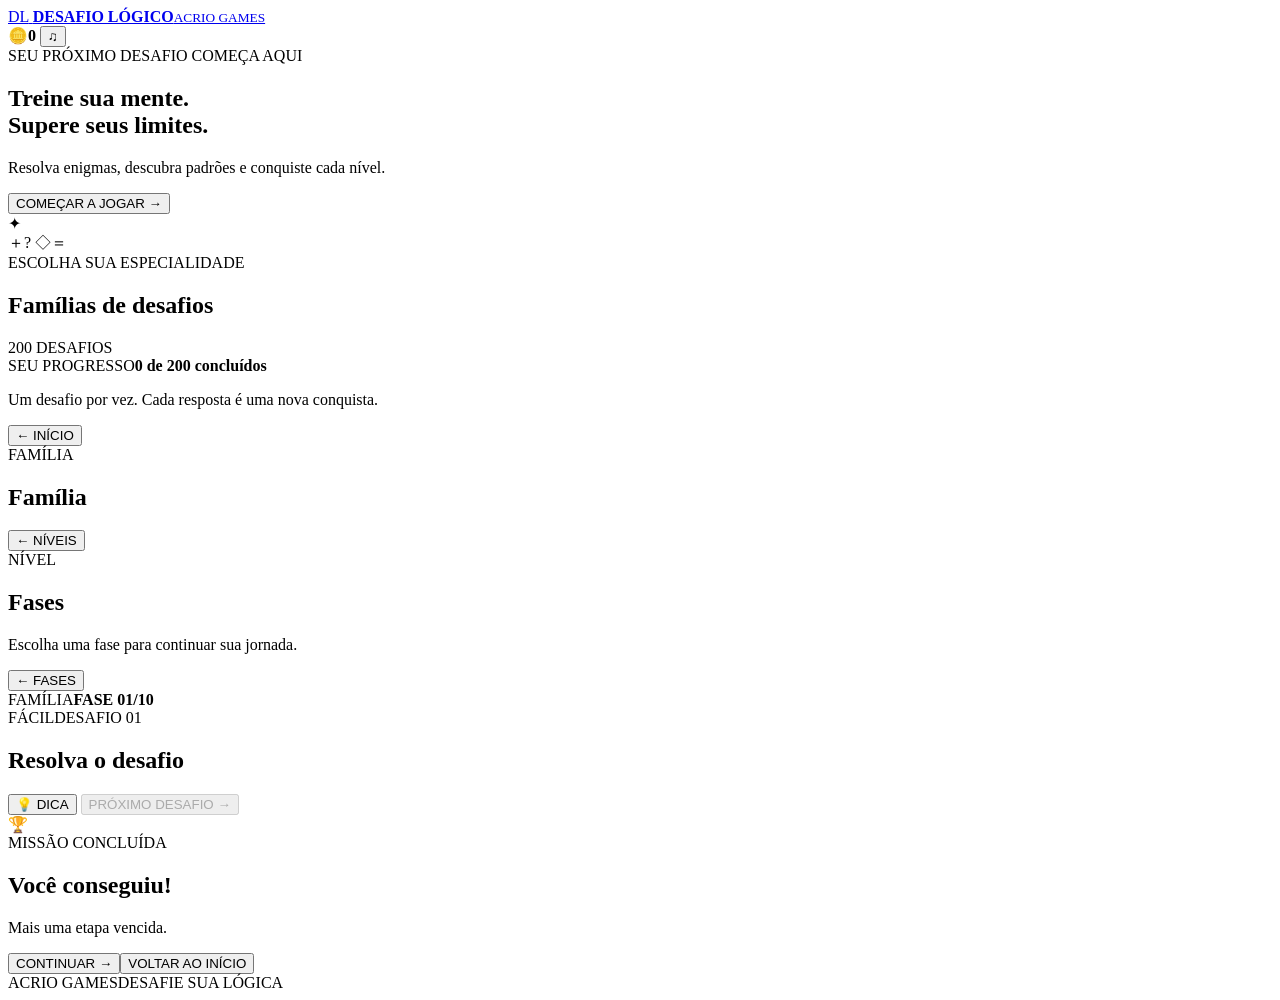
==== projetos/desafio-logico/app/index.html @ 0f3d0fff "Atualiza Desafio Logico 1.0 para gerar ZIP de teste" ====
<!doctype html>
<html lang="pt-BR">
<head>
  <meta charset="utf-8">
  <meta name="viewport" content="width=device-width,initial-scale=1,viewport-fit=cover">
  <meta name="theme-color" content="#071a35">
  <meta name="description" content="Desafio Lógico — pense, descubra e avance.">
  <title>Desafio Lógico</title>
  <link rel="stylesheet" href="styles.css">
</head>
<body>
  <div class="app-shell">
    <header class="topbar">
      <a class="brand" href="#" id="homeBrand" aria-label="Início do Desafio Lógico">
        <span class="brand-mark">DL</span>
        <span><strong>DESAFIO LÓGICO</strong><small>ACRIO GAMES</small></span>
      </a>
      <div class="top-stats">
        <span class="stat-pill"><span aria-hidden="true">🪙</span><b id="coinCount">0</b></span>
        <button class="icon-button" id="soundToggle" aria-label="Ativar ou desativar som" title="Som">♫</button>
      </div>
    </header>

    <main id="appMain">
      <section class="screen active" id="homeScreen">
        <div class="hero">
          <div class="hero-copy">
            <span class="eyebrow">SEU PRÓXIMO DESAFIO COMEÇA AQUI</span>
            <h1>Treine sua mente.<br><span>Supere seus limites.</span></h1>
            <p>Resolva enigmas, descubra padrões e conquiste cada nível.</p>
            <button class="primary-button" id="startButton">COMEÇAR A JOGAR <span>→</span></button>
          </div>
          <div class="hero-art" aria-hidden="true">
            <div class="orbit orbit-one"></div><div class="orbit orbit-two"></div>
            <div class="brain-core">✦</div>
            <span class="float-symbol symbol-one">＋</span><span class="float-symbol symbol-two">?</span>
            <span class="float-symbol symbol-three">◇</span><span class="float-symbol symbol-four">＝</span>
          </div>
        </div>
        <div class="section-heading">
          <div><span class="eyebrow">ESCOLHA SUA ESPECIALIDADE</span><h2>Famílias de desafios</h2></div>
          <span class="total-badge">200 DESAFIOS</span>
        </div>
        <div class="family-grid" id="familyGrid"></div>
        <div class="home-footer">
          <div class="progress-summary"><div><span>SEU PROGRESSO</span><strong id="overallProgress">0 de 200 concluídos</strong></div><div class="progress-track"><i id="overallBar"></i></div></div>
          <p>Um desafio por vez. Cada resposta é uma nova conquista.</p>
        </div>
      </section>

      <section class="screen" id="levelsScreen">
        <button class="back-button" id="backHome">← INÍCIO</button>
        <div class="screen-intro"><span class="eyebrow" id="levelEyebrow">FAMÍLIA</span><h1 id="familyTitle">Família</h1><p id="familyDescription"></p></div>
        <div class="level-grid" id="levelGrid"></div>
      </section>

      <section class="screen" id="phasesScreen">
        <button class="back-button" id="backLevels">← NÍVEIS</button>
        <div class="screen-intro"><span class="eyebrow" id="phaseEyebrow">NÍVEL</span><h1 id="phaseTitle">Fases</h1><p>Escolha uma fase para continuar sua jornada.</p></div>
        <div class="phase-grid" id="phaseGrid"></div>
      </section>

      <section class="screen game-screen" id="gameScreen">
        <div class="game-topline">
          <button class="back-button" id="backPhases">← FASES</button>
          <div class="game-meta"><span id="gameFamilyName">FAMÍLIA</span><b id="gamePhaseNumber">FASE 01/10</b></div>
        </div>
        <div class="game-progress"><i id="gameProgressBar"></i></div>
        <article class="challenge-card">
          <div class="challenge-heading"><span class="challenge-level" id="challengeLevel">FÁCIL</span><span class="challenge-number" id="challengeNumber">DESAFIO 01</span></div>
          <h2 id="challengeTitle">Resolva o desafio</h2>
          <p class="challenge-instruction" id="challengeInstruction"></p>
          <div class="puzzle-stage" id="puzzleStage"></div>
          <div class="answer-area" id="answerArea"></div>
          <div class="feedback" id="feedback" aria-live="polite"></div>
          <div class="challenge-actions">
            <button class="text-button" id="hintButton">💡 DICA</button>
            <button class="primary-button next-button" id="nextButton" disabled>PRÓXIMO DESAFIO →</button>
          </div>
        </article>
      </section>

      <section class="screen" id="completeScreen">
        <div class="complete-symbol">🏆</div>
        <span class="eyebrow">MISSÃO CONCLUÍDA</span>
        <h1>Você conseguiu!</h1>
        <p id="completeMessage">Mais uma etapa vencida.</p>
        <div class="complete-actions"><button class="primary-button" id="continueButton">CONTINUAR →</button><button class="secondary-button" id="completeHome">VOLTAR AO INÍCIO</button></div>
      </section>
    </main>
    <footer class="app-footer"><span>ACRIO GAMES</span><span>DESAFIE SUA LÓGICA</span></footer>
  </div>
  <script src="app.js"></script>
</body>
</html>
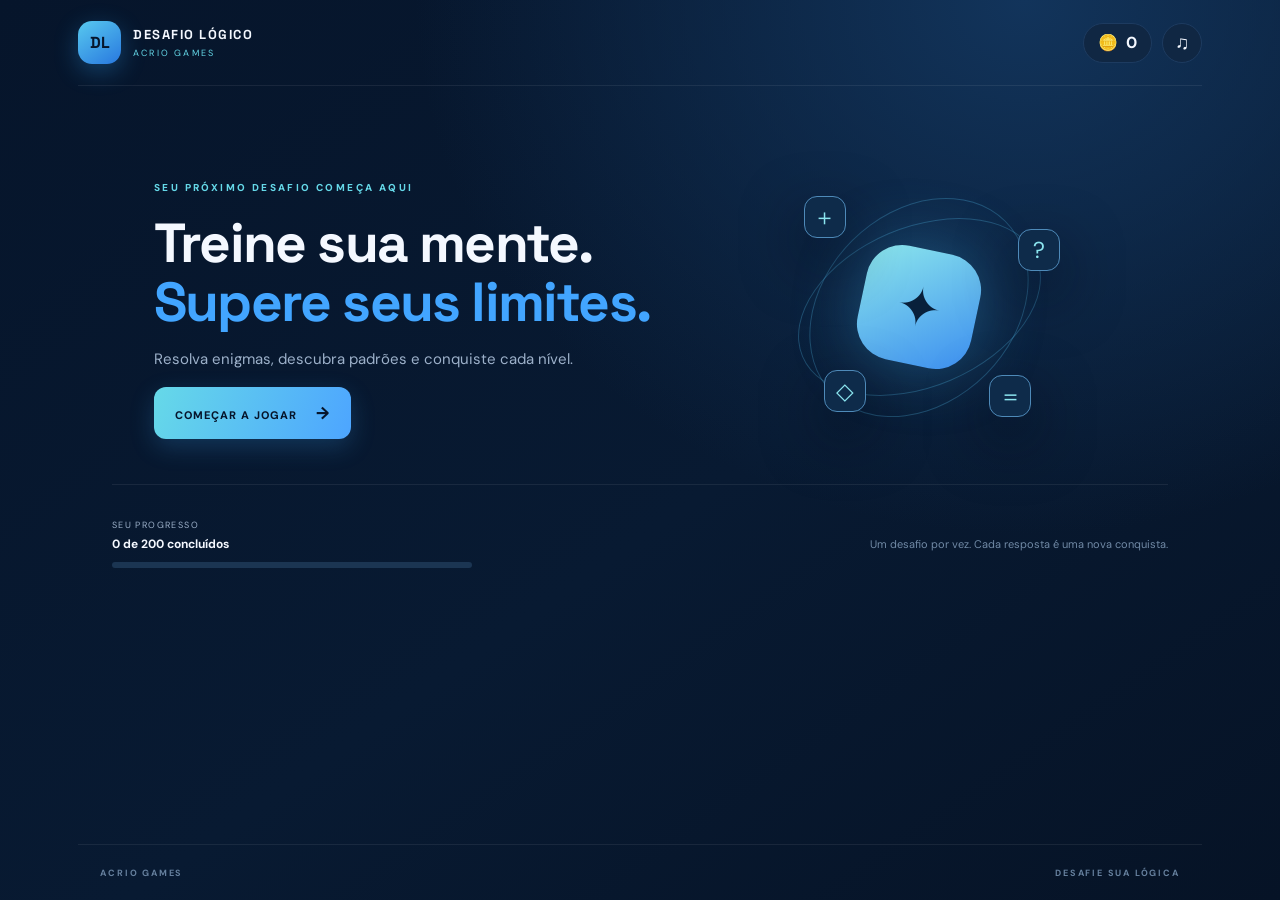
==== commit f7e2f6ca: "Atualiza Desafio Lógico com a versão atual do repositório privado" ====
--- a/projetos/desafio-logico/app/index.html
+++ b/projetos/desafio-logico/app/index.html
@@ -37,33 +37,16 @@
             <span class="float-symbol symbol-three">◇</span><span class="float-symbol symbol-four">＝</span>
           </div>
         </div>
-        <div class="section-heading">
-          <div><span class="eyebrow">ESCOLHA SUA ESPECIALIDADE</span><h2>Famílias de desafios</h2></div>
-          <span class="total-badge">200 DESAFIOS</span>
-        </div>
-        <div class="family-grid" id="familyGrid"></div>
         <div class="home-footer">
           <div class="progress-summary"><div><span>SEU PROGRESSO</span><strong id="overallProgress">0 de 200 concluídos</strong></div><div class="progress-track"><i id="overallBar"></i></div></div>
           <p>Um desafio por vez. Cada resposta é uma nova conquista.</p>
         </div>
       </section>
 
-      <section class="screen" id="levelsScreen">
-        <button class="back-button" id="backHome">← INÍCIO</button>
-        <div class="screen-intro"><span class="eyebrow" id="levelEyebrow">FAMÍLIA</span><h1 id="familyTitle">Família</h1><p id="familyDescription"></p></div>
-        <div class="level-grid" id="levelGrid"></div>
-      </section>
-
-      <section class="screen" id="phasesScreen">
-        <button class="back-button" id="backLevels">← NÍVEIS</button>
-        <div class="screen-intro"><span class="eyebrow" id="phaseEyebrow">NÍVEL</span><h1 id="phaseTitle">Fases</h1><p>Escolha uma fase para continuar sua jornada.</p></div>
-        <div class="phase-grid" id="phaseGrid"></div>
-      </section>
-
       <section class="screen game-screen" id="gameScreen">
         <div class="game-topline">
-          <button class="back-button" id="backPhases">← FASES</button>
-          <div class="game-meta"><span id="gameFamilyName">FAMÍLIA</span><b id="gamePhaseNumber">FASE 01/10</b></div>
+          <button class="back-button" id="backPhases">← INÍCIO</button>
+          <div class="game-meta"><span id="gameFamilyName">FAMÍLIA</span><b id="gamePhaseNumber">FASE 001/200</b></div>
         </div>
         <div class="game-progress"><i id="gameProgressBar"></i></div>
         <article class="challenge-card">
--- a/projetos/desafio-logico/app/styles.css
+++ b/projetos/desafio-logico/app/styles.css
@@ -0,0 +1,5 @@
+@import url('https://fonts.googleapis.com/css2?family=DM+Sans:wght@400;500;600;700;800&family=Space+Grotesk:wght@400;500;600;700&display=swap');
+:root{--bg:#06152b;--panel:#0d2341;--panel2:#102b4e;--line:#1d3b60;--blue:#42a5ff;--cyan:#65d8e8;--white:#f4f8ff;--muted:#9db1ca;--green:#43d6a1;--red:#ff7182;--gold:#ffd36b;--shadow:0 22px 60px #020b18a8}
+*{box-sizing:border-box}html{min-height:100%;background:var(--bg)}body{margin:0;min-height:100vh;color:var(--white);font-family:'DM Sans',Arial,sans-serif;background:radial-gradient(ellipse at 80% 0%,#12345b 0,transparent 42%),linear-gradient(145deg,#06152b,#081a32 55%,#061326)}button{font:inherit;cursor:pointer}.app-shell{max-width:1180px;margin:auto;padding:0 28px;min-height:100vh;display:flex;flex-direction:column}.topbar{height:86px;display:flex;align-items:center;justify-content:space-between;border-bottom:1px solid #ffffff12}.brand{display:flex;align-items:center;gap:12px;color:var(--white);text-decoration:none}.brand-mark{width:43px;height:43px;border-radius:14px;background:linear-gradient(145deg,#58c9ef,#2878df);display:grid;place-items:center;font:700 16px 'Space Grotesk';color:#06152b;box-shadow:0 7px 24px #2d9be955}.brand strong,.brand small{display:block;letter-spacing:1.5px}.brand strong{font:700 13px 'Space Grotesk'}.brand small{font-size:9px;color:var(--cyan);margin-top:4px;letter-spacing:2.2px}.top-stats{display:flex;gap:10px;align-items:center}.stat-pill,.icon-button{border:1px solid var(--line);background:#102743;border-radius:30px;color:var(--white);height:40px;display:flex;align-items:center;justify-content:center}.stat-pill{padding:0 14px;gap:8px}.icon-button{width:40px;font-size:19px}.hero{display:grid;grid-template-columns:1.15fr .85fr;align-items:center;min-height:365px;padding:44px 4% 34px;border-bottom:1px solid #ffffff12}.eyebrow{font-size:10px;letter-spacing:2.4px;font-weight:800;color:var(--cyan)}h1,h2,h3,p{margin-top:0}.hero h1,.screen-intro h1,#completeScreen h1{font:700 clamp(34px,5vw,55px)/1.08 'Space Grotesk';letter-spacing:-1.8px;margin:18px 0 14px}.hero h1 span{color:var(--blue)}.hero-copy p,.screen-intro p{color:var(--muted);font-size:15px;line-height:1.7;max-width:480px}.primary-button,.secondary-button{border:0;border-radius:12px;padding:15px 21px;font-weight:800;font-size:11px;letter-spacing:1px;transition:transform .2s,filter .2s}.primary-button{color:#06152b;background:linear-gradient(110deg,#66d9e8,#4da5ff);box-shadow:0 8px 24px #3a9be83b}.primary-button:hover,.secondary-button:hover{transform:translateY(-2px);filter:brightness(1.08)}.primary-button span{font-size:17px;margin-left:15px}.hero-art{height:270px;position:relative;display:grid;place-items:center}.orbit{position:absolute;border:1px solid #55b9e84a;border-radius:50%;transform:rotate(-23deg)}.orbit-one{width:255px;height:160px}.orbit-two{width:190px;height:245px;transform:rotate(45deg)}.brain-core{width:116px;height:116px;border-radius:36px;display:grid;place-items:center;font-size:54px;color:#08203b;background:linear-gradient(145deg,#8ce7ec,#3c8ef0);box-shadow:0 0 65px #3ca9e75c;transform:rotate(12deg)}.float-symbol{position:absolute;width:42px;height:42px;border:1px solid #4e8ab9;background:#0e2b4a;border-radius:13px;display:grid;place-items:center;color:#8be5ef;font-size:23px;box-shadow:var(--shadow)}.symbol-one{top:24px;left:22%}.symbol-two{top:57px;right:16%}.symbol-three{bottom:30px;left:27%}.symbol-four{bottom:25px;right:23%}.section-heading{display:flex;align-items:end;justify-content:space-between;margin:34px 0 18px}.section-heading h2{font:600 25px 'Space Grotesk';margin:7px 0 0}.total-badge{border:1px solid #2b638e;color:#9bd9f3;border-radius:20px;padding:8px 12px;font-size:9px;letter-spacing:1.3px;font-weight:800}.family-grid{display:grid;grid-template-columns:repeat(5,1fr);gap:13px}.family-card{min-height:176px;text-align:left;padding:18px 16px;border-radius:17px;border:1px solid var(--line);background:linear-gradient(150deg,#102a49,#0b1f39);color:var(--white);transition:.2s;position:relative;overflow:hidden}.family-card:hover{transform:translateY(-4px);border-color:#4c9cd1;box-shadow:0 15px 35px #020b1866}.family-icon{width:47px;height:47px;display:grid;place-items:center;border-radius:14px;background:#163c5c;font-size:25px;margin-bottom:17px}.family-card h3{font:600 14px 'Space Grotesk';margin:0 0 7px}.family-card p{font-size:10px;color:var(--muted);line-height:1.5;margin:0}.family-count{position:absolute;right:13px;top:15px;color:#7eb9d9;font-size:9px;font-weight:800}.home-footer{margin:34px 0 26px;display:flex;align-items:center;justify-content:space-between;gap:30px}.progress-summary{width:min(360px,55%)}.progress-summary span,.progress-summary strong{display:block}.progress-summary span{font-size:9px;color:var(--muted);letter-spacing:1.4px}.progress-summary strong{font-size:12px;margin:5px 0 10px}.progress-track,.game-progress{height:6px;border-radius:20px;background:#1b3552;overflow:hidden}.progress-track i,.game-progress i{display:block;height:100%;width:0;background:linear-gradient(90deg,var(--cyan),var(--blue));border-radius:20px;transition:width .3s}.home-footer p{font-size:11px;color:#718aa6;margin:0}.app-footer{margin-top:auto;height:56px;border-top:1px solid #ffffff12;display:flex;align-items:center;justify-content:space-between;color:#66809e;font-size:9px;letter-spacing:1.8px;font-weight:700}.screen{display:none;padding:34px 3% 50px;min-height:calc(100vh - 142px)}.screen.active{display:block}.back-button{background:transparent;border:1px solid var(--line);color:#a9c1da;border-radius:9px;padding:9px 13px;font-size:9px;font-weight:800;letter-spacing:1px}.screen-intro{margin:34px 0 27px}.screen-intro h1{font-size:40px;margin:9px 0}.screen-intro p{margin-bottom:0}.level-grid{display:grid;grid-template-columns:repeat(4,1fr);gap:16px}.level-card{background:linear-gradient(150deg,#102b4b,#0a1e38);border:1px solid var(--line);border-radius:18px;padding:23px;text-align:left;color:var(--white);min-height:175px}.level-card:hover{border-color:var(--blue);transform:translateY(-3px)}.level-index{font:700 28px 'Space Grotesk';color:#5dbde5}.level-card h3{font:600 17px 'Space Grotesk';margin:15px 0 7px}.level-card p{font-size:11px;color:var(--muted);margin:0}.level-foot{display:flex;justify-content:space-between;margin-top:20px;color:#8bb8d7;font-size:10px}.phase-grid{display:grid;grid-template-columns:repeat(10,1fr);gap:10px}.phase-button{aspect-ratio:1;border:1px solid var(--line);border-radius:12px;background:#102743;color:#d9e9f9;font-weight:800}.phase-button.done{background:#123b43;border-color:#25866f;color:#78edc3}.phase-button:disabled{opacity:.35;cursor:not-allowed}.game-screen{padding-top:20px}.game-topline{display:flex;justify-content:space-between;align-items:center}.game-meta{text-align:right}.game-meta span,.game-meta b{display:block;font-size:9px;letter-spacing:1.3px}.game-meta span{color:var(--cyan);margin-bottom:5px}.game-meta b{color:#b6cbe0}.game-progress{margin:17px 0 24px}.challenge-card{max-width:760px;margin:0 auto;border:1px solid #244767;border-radius:22px;padding:clamp(20px,4vw,38px);background:linear-gradient(150deg,#102a49,#0b1e37);box-shadow:var(--shadow)}.challenge-heading{display:flex;justify-content:space-between}.challenge-level{color:#06182e;background:#8cdaea;padding:7px 11px;border-radius:20px;font-size:9px;font-weight:900;letter-spacing:1px}.challenge-number{color:#85a6c4;font-size:10px;letter-spacing:1.2px}.challenge-card h2{font:600 26px 'Space Grotesk';margin:22px 0 8px}.challenge-instruction{font-size:13px;line-height:1.6;color:var(--muted);margin-bottom:23px}.puzzle-stage{min-height:145px;border:1px solid #244c70;border-radius:16px;background:radial-gradient(ellipse at center,#163c5e,#0a1d36);display:flex;align-items:center;justify-content:center;flex-wrap:wrap;gap:14px;padding:22px;margin-bottom:20px}.puzzle-equation{font:700 clamp(26px,6vw,42px) 'Space Grotesk';letter-spacing:2px;color:#f4fbff;text-align:center}.puzzle-equation .match{color:#ffd36b;text-shadow:0 0 14px #ffd36b44}.puzzle-equation .unknown{color:var(--cyan)}.puzzle-note{font-size:11px;color:#a7c6df;text-align:center;width:100%}.puzzle-tile{min-width:64px;min-height:64px;border-radius:15px;border:1px solid #32618a;background:#143655;display:grid;place-items:center;font-size:27px}.answer-area{display:grid;grid-template-columns:repeat(2,1fr);gap:10px}.answer-option{border:1px solid #2a4e70;background:#112d4c;color:#e6f1fc;border-radius:12px;padding:14px 12px;min-height:52px;font-size:13px;font-weight:700}.answer-option:hover{border-color:#62c5e7;background:#173b5c}.answer-option.correct{border-color:#2aa47e;background:#10473f;color:#a1f6d3}.answer-option.wrong{border-color:#c95d70;background:#4b2638;color:#ffb9c3}.answer-option:disabled{cursor:default}.feedback{min-height:30px;margin-top:15px;font-size:12px;color:var(--muted);line-height:1.5}.feedback.good{color:#7de5ba}.feedback.bad{color:#ff9aa8}.challenge-actions{display:flex;justify-content:space-between;align-items:center;margin-top:5px}.text-button{border:0;background:transparent;color:#9bdcf1;font-size:11px;font-weight:800;padding:12px 0}.next-button{padding:13px 17px}.next-button:disabled{opacity:.35;cursor:not-allowed;transform:none}#completeScreen{text-align:center;display:none;align-items:center;justify-content:center;flex-direction:column}#completeScreen.active{display:flex}.complete-symbol{font-size:72px;margin:35px 0 20px;filter:drop-shadow(0 0 24px #ffd36b55)}#completeScreen h1{font-size:43px}#completeScreen p{color:var(--muted);font-size:14px}.complete-actions{display:flex;gap:12px;justify-content:center;margin-top:22px}.secondary-button{background:#153250;color:#c6d9ed;border:1px solid #2c5475}.app-footer{padding:0 2%}
+@media(max-width:850px){.family-grid{grid-template-columns:repeat(2,1fr)}.family-card:last-child{grid-column:span 2}.phase-grid{grid-template-columns:repeat(5,1fr)}.hero{grid-template-columns:1fr .7fr}.level-grid{grid-template-columns:repeat(2,1fr)}}
+@media(max-width:560px){.app-shell{padding:0 16px}.topbar{height:72px}.hero{grid-template-columns:1fr;min-height:0;padding:40px 2% 20px}.hero-art{height:180px;order:-1;transform:scale(.8);margin:-15px 0 -5px}.hero h1{font-size:38px}.hero-copy p{font-size:13px}.section-heading{align-items:center}.section-heading h2{font-size:21px}.family-grid{gap:9px}.family-card{min-height:158px;padding:14px}.family-card h3{font-size:12px}.family-card p{font-size:9px}.family-icon{width:40px;height:40px;font-size:22px;margin-bottom:12px}.home-footer{display:block}.progress-summary{width:100%}.home-footer p{margin-top:18px}.screen{padding:24px 0 35px}.screen-intro{margin:26px 0 20px}.screen-intro h1{font-size:34px}.level-grid{gap:10px}.level-card{padding:16px;min-height:155px}.phase-grid{gap:7px}.phase-button{border-radius:9px}.challenge-card{padding:18px 15px}.challenge-card h2{font-size:22px}.puzzle-stage{min-height:125px;padding:14px}.answer-area{gap:8px}.answer-option{font-size:11px;padding:12px 8px}.challenge-actions{gap:8px}.next-button{font-size:9px;padding:12px}.complete-actions{flex-direction:column}.app-footer{font-size:8px}}
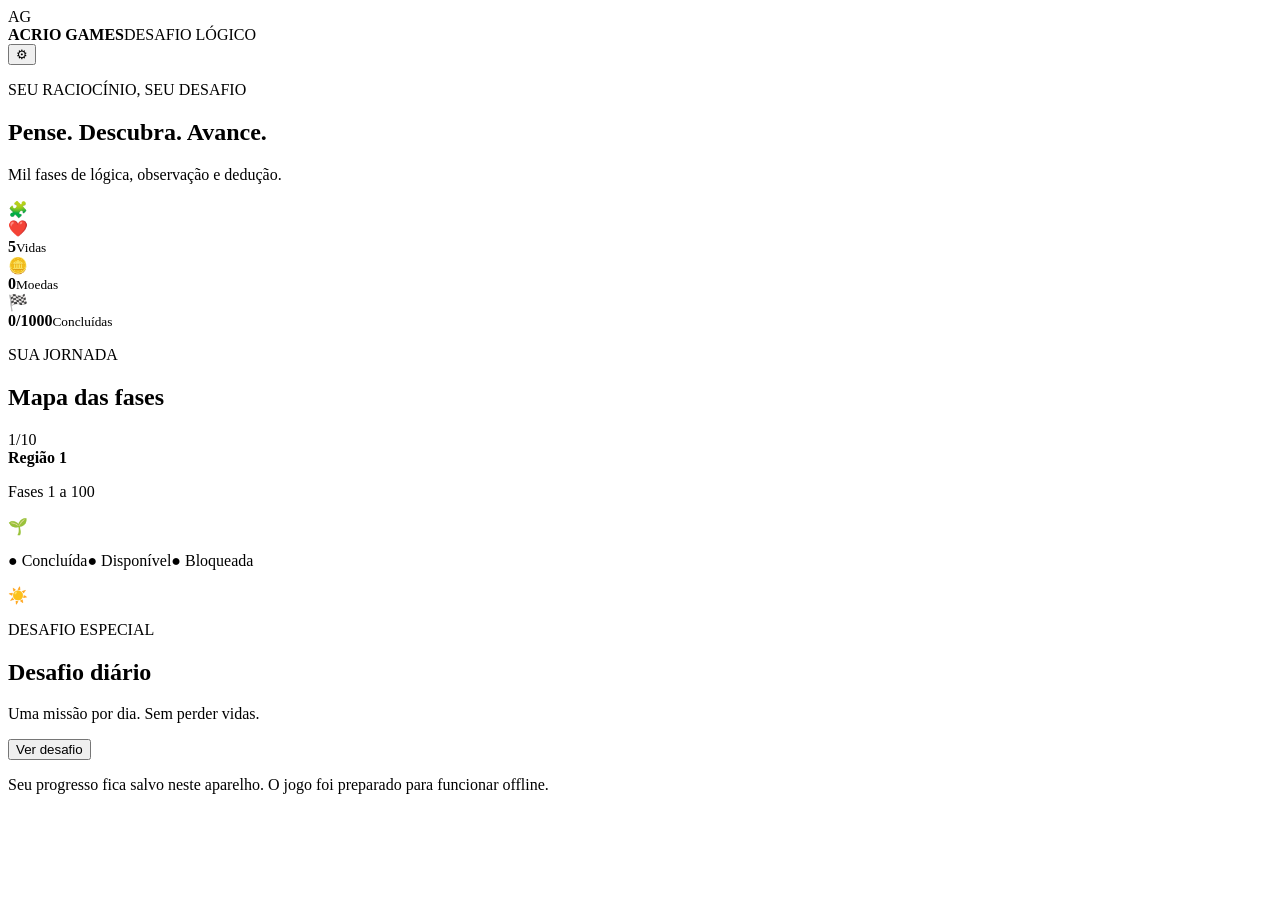
==== commit 9689e086: "Atualiza Desafio Logico com a versao atual do repositorio privado" ====
--- a/projetos/desafio-logico/app/index.html
+++ b/projetos/desafio-logico/app/index.html
@@ -2,77 +2,79 @@
 <html lang="pt-BR">
 <head>
   <meta charset="utf-8">
-  <meta name="viewport" content="width=device-width,initial-scale=1,viewport-fit=cover">
-  <meta name="theme-color" content="#071a35">
-  <meta name="description" content="Desafio Lógico — pense, descubra e avance.">
-  <title>Desafio Lógico</title>
-  <link rel="stylesheet" href="styles.css">
+  <meta name="viewport" content="width=device-width, initial-scale=1, viewport-fit=cover">
+  <meta name="theme-color" content="#101d3a">
+  <meta name="description" content="Desafio Lógico — ACRIO GAMES">
+  <link rel="manifest" href="manifest.webmanifest">
+  <link rel="stylesheet" href="style.css">
+  <title>Desafio Lógico | ACRIO GAMES</title>
 </head>
 <body>
   <div class="app-shell">
     <header class="topbar">
-      <a class="brand" href="#" id="homeBrand" aria-label="Início do Desafio Lógico">
-        <span class="brand-mark">DL</span>
-        <span><strong>DESAFIO LÓGICO</strong><small>ACRIO GAMES</small></span>
-      </a>
-      <div class="top-stats">
-        <span class="stat-pill"><span aria-hidden="true">🪙</span><b id="coinCount">0</b></span>
-        <button class="icon-button" id="soundToggle" aria-label="Ativar ou desativar som" title="Som">♫</button>
-      </div>
+      <div class="brand-mark">AG</div>
+      <div class="brand-copy"><strong>ACRIO GAMES</strong><span>DESAFIO LÓGICO</span></div>
+      <button class="icon-button" id="settings-open" aria-label="Configurações">⚙</button>
     </header>
 
-    <main id="appMain">
-      <section class="screen active" id="homeScreen">
-        <div class="hero">
-          <div class="hero-copy">
-            <span class="eyebrow">SEU PRÓXIMO DESAFIO COMEÇA AQUI</span>
-            <h1>Treine sua mente.<br><span>Supere seus limites.</span></h1>
-            <p>Resolva enigmas, descubra padrões e conquiste cada nível.</p>
-            <button class="primary-button" id="startButton">COMEÇAR A JOGAR <span>→</span></button>
-          </div>
-          <div class="hero-art" aria-hidden="true">
-            <div class="orbit orbit-one"></div><div class="orbit orbit-two"></div>
-            <div class="brain-core">✦</div>
-            <span class="float-symbol symbol-one">＋</span><span class="float-symbol symbol-two">?</span>
-            <span class="float-symbol symbol-three">◇</span><span class="float-symbol symbol-four">＝</span>
-          </div>
+    <main>
+      <section class="welcome-panel">
+        <div>
+          <p class="eyebrow" data-i18n="welcomeEyebrow">SEU RACIOCÍNIO, SEU DESAFIO</p>
+          <h1 data-i18n="welcomeTitle">Pense. Descubra. Avance.</h1>
+          <p class="muted" data-i18n="welcomeText">Mil fases de lógica, observação e dedução.</p>
         </div>
-        <div class="home-footer">
-          <div class="progress-summary"><div><span>SEU PROGRESSO</span><strong id="overallProgress">0 de 200 concluídos</strong></div><div class="progress-track"><i id="overallBar"></i></div></div>
-          <p>Um desafio por vez. Cada resposta é uma nova conquista.</p>
-        </div>
+        <div class="brain-art" aria-hidden="true">🧩</div>
       </section>
 
-      <section class="screen game-screen" id="gameScreen">
-        <div class="game-topline">
-          <button class="back-button" id="backPhases">← INÍCIO</button>
-          <div class="game-meta"><span id="gameFamilyName">FAMÍLIA</span><b id="gamePhaseNumber">FASE 001/200</b></div>
-        </div>
-        <div class="game-progress"><i id="gameProgressBar"></i></div>
-        <article class="challenge-card">
-          <div class="challenge-heading"><span class="challenge-level" id="challengeLevel">FÁCIL</span><span class="challenge-number" id="challengeNumber">DESAFIO 01</span></div>
-          <h2 id="challengeTitle">Resolva o desafio</h2>
-          <p class="challenge-instruction" id="challengeInstruction"></p>
-          <div class="puzzle-stage" id="puzzleStage"></div>
-          <div class="answer-area" id="answerArea"></div>
-          <div class="feedback" id="feedback" aria-live="polite"></div>
-          <div class="challenge-actions">
-            <button class="text-button" id="hintButton">💡 DICA</button>
-            <button class="primary-button next-button" id="nextButton" disabled>PRÓXIMO DESAFIO →</button>
-          </div>
-        </article>
+      <section class="stats-grid" aria-label="Seu progresso">
+        <article class="stat-card"><span>❤️</span><div><strong id="lives-value">5</strong><small data-i18n="lives">Vidas</small></div></article>
+        <article class="stat-card"><span>🪙</span><div><strong id="coins-value">0</strong><small data-i18n="coins">Moedas</small></div></article>
+        <article class="stat-card"><span>🏁</span><div><strong id="progress-value">0/1000</strong><small data-i18n="completed">Concluídas</small></div></article>
       </section>
 
-      <section class="screen" id="completeScreen">
-        <div class="complete-symbol">🏆</div>
-        <span class="eyebrow">MISSÃO CONCLUÍDA</span>
-        <h1>Você conseguiu!</h1>
-        <p id="completeMessage">Mais uma etapa vencida.</p>
-        <div class="complete-actions"><button class="primary-button" id="continueButton">CONTINUAR →</button><button class="secondary-button" id="completeHome">VOLTAR AO INÍCIO</button></div>
+      <section class="section-heading">
+        <div><p class="eyebrow" data-i18n="journey">SUA JORNADA</p><h2 data-i18n="mapTitle">Mapa das fases</h2></div>
+        <span class="region-count" id="region-count">1/10</span>
       </section>
+      <nav class="region-tabs" id="region-tabs" aria-label="Regiões"></nav>
+      <section class="map-card">
+        <div class="map-intro"><div><strong id="region-title">Região 1</strong><p id="region-subtitle" class="muted">Fases 1 a 100</p></div><span class="region-emoji" id="region-emoji">🌱</span></div>
+        <div class="phase-grid" id="phase-grid" aria-label="Fases da região"></div>
+        <p class="map-legend"><span>● <span data-i18n="legendDone">Concluída</span></span><span>● <span data-i18n="legendCurrent">Disponível</span></span><span>● <span data-i18n="legendLocked">Bloqueada</span></span></p>
+      </section>
+
+      <section class="daily-card">
+        <div class="daily-icon">☀️</div>
+        <div class="daily-copy"><p class="eyebrow" data-i18n="dailyEyebrow">DESAFIO ESPECIAL</p><h2 data-i18n="dailyTitle">Desafio diário</h2><p class="muted" data-i18n="dailyText">Uma missão por dia. Sem perder vidas.</p></div>
+        <button class="secondary-button" id="daily-open" data-i18n="dailyButton">Ver desafio</button>
+      </section>
+      <p class="footer-note" data-i18n="offlineNote">Seu progresso fica salvo neste aparelho. O jogo foi preparado para funcionar offline.</p>
     </main>
-    <footer class="app-footer"><span>ACRIO GAMES</span><span>DESAFIE SUA LÓGICA</span></footer>
   </div>
+
+  <dialog id="game-dialog" class="modal">
+    <form method="dialog" class="modal-close-row"><button class="icon-button" aria-label="Fechar">✕</button></form>
+    <div id="game-content"></div>
+  </dialog>
+
+  <dialog id="settings-dialog" class="modal settings-modal">
+    <form method="dialog" class="modal-close-row"><button class="icon-button" aria-label="Fechar">✕</button></form>
+    <p class="eyebrow" data-i18n="settingsEyebrow">PERSONALIZE</p><h2 data-i18n="settingsTitle">Configurações</h2>
+    <label class="setting-row"><span data-i18n="language">Idioma</span><select id="language-select"><option value="pt">Português (Brasil)</option><option value="en">English</option><option value="es">Español</option></select></label>
+    <div class="setting-group"><h3 data-i18n="sound">Áudio</h3>
+      <label class="setting-row"><span data-i18n="music">Música de fundo</span><input type="checkbox" id="music-toggle"></label>
+      <label class="setting-row"><span data-i18n="effects">Efeitos sonoros</span><input type="checkbox" id="effects-toggle"></label>
+      <label class="setting-row stacked"><span data-i18n="musicVolume">Volume da música</span><input type="range" id="music-volume" min="0" max="100" value="70"></label>
+      <label class="setting-row stacked"><span data-i18n="effectsVolume">Volume dos efeitos</span><input type="range" id="effects-volume" min="0" max="100" value="80"></label>
+    </div>
+    <div class="setting-group"><h3 data-i18n="accessibility">Acessibilidade</h3>
+      <label class="setting-row"><span data-i18n="textSize">Texto maior</span><input type="checkbox" id="large-text"></label>
+      <label class="setting-row"><span data-i18n="contrast">Alto contraste</span><input type="checkbox" id="high-contrast"></label>
+      <label class="setting-row"><span data-i18n="reduceMotion">Reduzir animações</span><input type="checkbox" id="reduce-motion"></label>
+    </div>
+    <p class="small-note" data-i18n="settingsNote">As preferências são salvas somente neste aparelho. O áudio e os anúncios serão conectados nas próximas etapas.</p>
+  </dialog>
   <script src="app.js"></script>
 </body>
 </html>
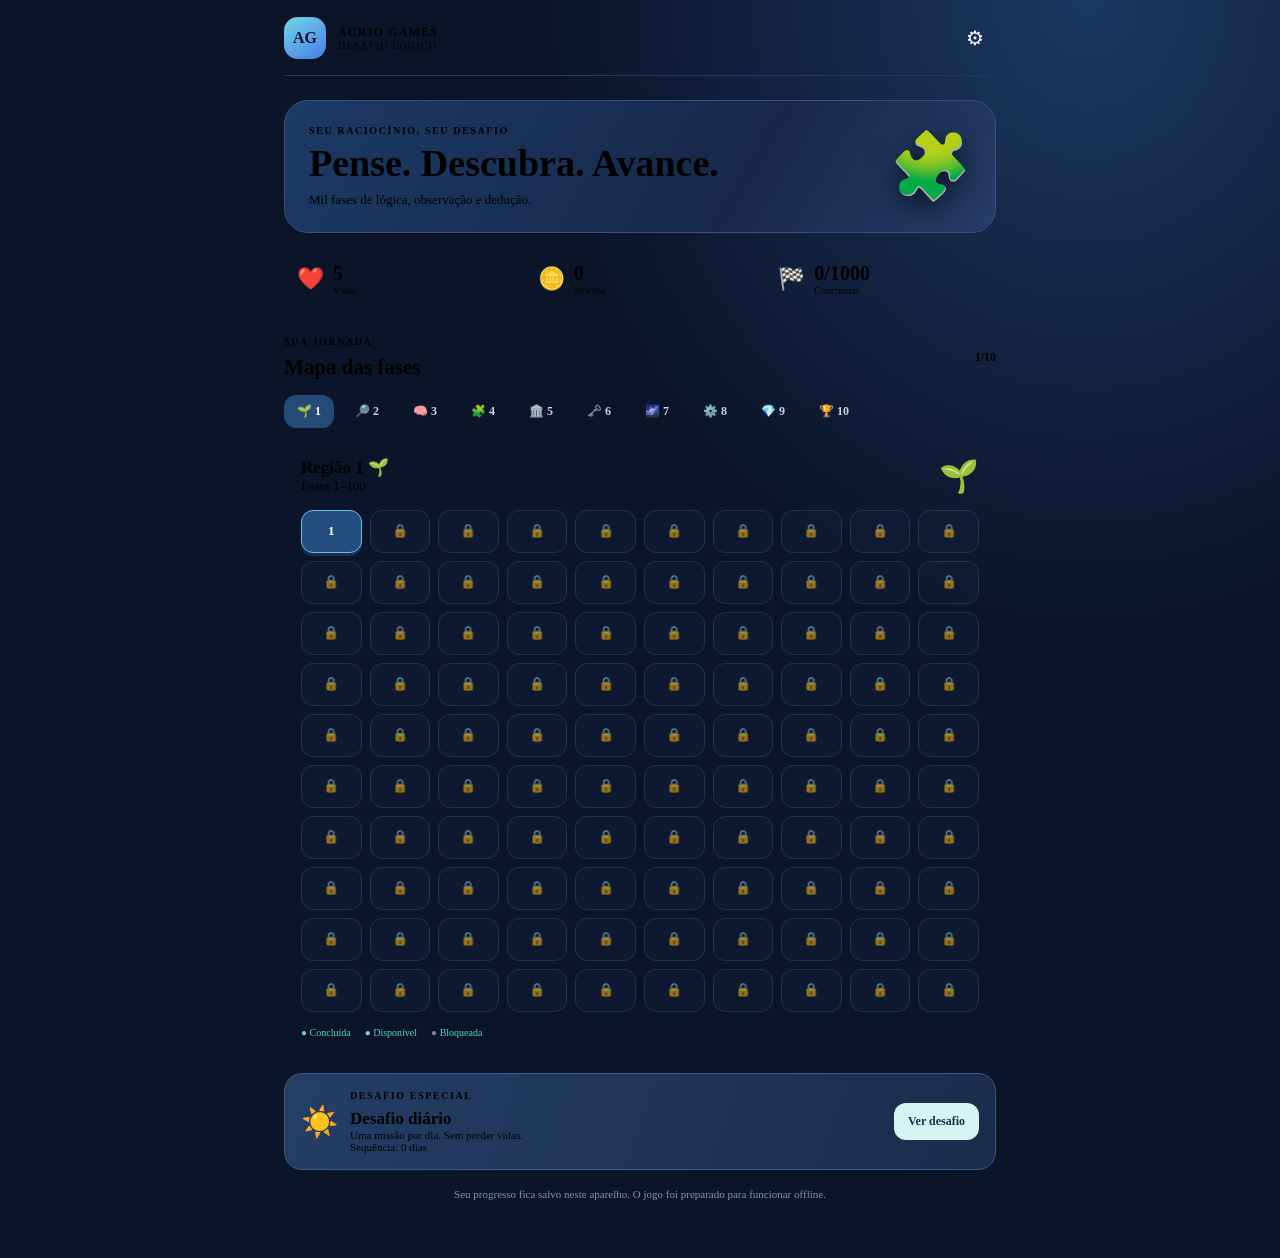
==== commit 05b59b3b: "Atualiza Desafio Lógico para versão de 70 fases" ====
--- a/projetos/desafio-logico/app/index.html
+++ b/projetos/desafio-logico/app/index.html
@@ -46,7 +46,7 @@
 
       <section class="daily-card">
         <div class="daily-icon">☀️</div>
-        <div class="daily-copy"><p class="eyebrow" data-i18n="dailyEyebrow">DESAFIO ESPECIAL</p><h2 data-i18n="dailyTitle">Desafio diário</h2><p class="muted" data-i18n="dailyText">Uma missão por dia. Sem perder vidas.</p></div>
+        <div class="daily-copy"><p class="eyebrow" data-i18n="dailyEyebrow">DESAFIO ESPECIAL</p><h2 data-i18n="dailyTitle">Desafio diário</h2><p class="muted" data-i18n="dailyText">Uma missão por dia. Sem perder vidas.</p><p class="muted" id="daily-streak">Sequência: 0 dias</p></div>
         <button class="secondary-button" id="daily-open" data-i18n="dailyButton">Ver desafio</button>
       </section>
       <p class="footer-note" data-i18n="offlineNote">Seu progresso fica salvo neste aparelho. O jogo foi preparado para funcionar offline.</p>
--- a/projetos/desafio-logico/app/style.css
+++ b/projetos/desafio-logico/app/style.css
@@ -0,0 +1,7 @@
+600;700;800;900&display=swap');
+:root{font-family:Nunito,system-ui,-apple-system,sans-serif;color:#f5f7ff;background:#0b1429;font-synthesis:none;--panel:#142342;--panel2:#1b2e52;--line:#2b4068;--muted:#a9b8d5;--blue:#69a8ff;--cyan:#71e0df;--gold:#ffd36e}
+*{box-sizing:border-box}body{margin:0;min-height:100vh;background:radial-gradient(ellipse at 85% 0%,#1b3861 0,transparent 35%),#0b1429}.app-shell{max-width:760px;margin:auto;padding:0 18px 40px}.topbar{height:76px;display:flex;align-items:center;gap:12px;border-bottom:1px solid #26395d}.brand-mark{width:42px;height:42px;border-radius:14px;background:linear-gradient(145deg,#74d8e4,#477ce8);display:grid;place-items:center;color:#09152d;font-weight:900}.brand-copy{display:flex;flex-direction:column;letter-spacing:1.2px;font-size:12px}.brand-copy span{color:var(--muted);font-size:10px}.icon-button{margin-left:auto;border:1px solid var(--line);background:var(--panel);color:white;border-radius:12px;width:42px;height:42px;font-size:20px;cursor:pointer}.welcome-panel{margin:24px 0 16px;padding:24px;border:1px solid #34517d;border-radius:24px;background:linear-gradient(120deg,#1c3a65,#17284a 65%,#263d68);display:flex;align-items:center;justify-content:space-between;overflow:hidden}.eyebrow{font-size:10px;font-weight:900;letter-spacing:1.6px;color:var(--cyan);margin:0 0 8px}.welcome-panel h1{font-size:clamp(25px,6vw,38px);line-height:1.05;margin:0 0 8px}.muted{color:var(--muted);margin:0;font-size:13px}.brain-art{font-size:65px;filter:drop-shadow(0 8px 14px #091326);padding-left:10px}.stats-grid{display:grid;grid-template-columns:repeat(3,1fr);gap:10px}.stat-card{background:var(--panel);border:1px solid var(--line);border-radius:16px;padding:13px;display:flex;align-items:center;gap:9px}.stat-card>span{font-size:22px}.stat-card div{display:flex;flex-direction:column}.stat-card strong{font-size:20px}.stat-card small{font-size:10px;color:var(--muted)}.section-heading{display:flex;align-items:center;justify-content:space-between;margin:27px 0 13px}.section-heading h2,.daily-copy h2{font-size:21px;margin:0}.region-count{font-size:12px;color:var(--cyan);font-weight:800}.region-tabs{display:flex;gap:8px;overflow-x:auto;padding:2px 0 12px;scrollbar-width:thin}.region-tab{flex:0 0 auto;border:1px solid var(--line);background:var(--panel);color:#c7d4eb;border-radius:12px;padding:9px 13px;font:700 12px Nunito;cursor:pointer}.region-tab.active{background:#244a78;border-color:#73c9e2;color:#fff}.map-card{background:var(--panel);border:1px solid var(--line);border-radius:20px;padding:17px}.map-intro{display:flex;justify-content:space-between;align-items:center;margin-bottom:15px}.map-intro strong{font-size:17px}.region-emoji{font-size:32px}.phase-grid{display:grid;grid-template-columns:repeat(5,1fr);gap:8px}.phase-button{min-height:47px;border:1px solid #2b4168;border-radius:12px;background:#101d36;color:#647695;font:800 13px Nunito;cursor:pointer}.phase-button.available{background:#244e7d;border-color:#6db8e7;color:white;box-shadow:0 3px 0 #142f51}.phase-button.done{background:#174e4a;border-color:#3ab7a6;color:#d8fffa}.phase-button:disabled{cursor:not-allowed;opacity:.65}.map-legend{display:flex;gap:14px;flex-wrap:wrap;font-size:10px;color:var(--muted);margin:15px 0 0}.map-legend span:first-child{color:#55d4b5}.map-legend span:nth-child(2){color:#83c8ff}.map-legend span:nth-child(3){color:#7485a3}.daily-card{margin-top:18px;background:linear-gradient(110deg,#253e66,#192c4c);border:1px solid #3c5b86;border-radius:18px;padding:16px;display:flex;align-items:center;gap:12px}.daily-icon{font-size:30px}.daily-copy{flex:1}.daily-copy h2{font-size:17px}.daily-copy .muted{font-size:11px}.secondary-button,.primary-button{border:0;border-radius:12px;padding:11px 14px;font:800 12px Nunito;cursor:pointer}.secondary-button{background:#d6f4f1;color:#10334a}.primary-button{background:linear-gradient(100deg,#6ee0dc,#80b7ff);color:#10213c;width:100%;font-size:14px;padding:14px}.footer-note{text-align:center;color:#8192b1;font-size:11px;margin:18px 10px}.modal{border:1px solid #3b5680;border-radius:22px;background:#101e39;color:#f5f7ff;width:min(92vw,520px);max-height:88vh;overflow:auto;padding:20px;box-shadow:0 25px 90px #000b}.modal::backdrop{background:#050b18d9;backdrop-filter:blur(5px)}.modal-close-row{display:flex;justify-content:flex-end;margin:-7px -7px 8px}.modal-close-row .icon-button{margin:0}.modal h2{margin:0 0 14px;font-size:24px}.question-type{display:inline-block;color:#7de0d9;background:#193c51;padding:5px 9px;border-radius:20px;font-size:10px;font-weight:900;letter-spacing:1px}.question-text{font-size:19px;line-height:1.45;margin:16px 0}.answer-list{display:grid;gap:9px}.answer-option{background:#1a2d4d;border:1px solid #38547e;color:white;padding:13px;border-radius:12px;text-align:left;font:700 14px Nunito;cursor:pointer}.answer-option:disabled{opacity:.7}.feedback{padding:12px;border-radius:12px;margin:12px 0;font-size:13px}.feedback.good{background:#16473f;border:1px solid #39a992}.feedback.bad{background:#4b2b3b;border:1px solid #c56b85}.action-row{display:grid;grid-template-columns:1fr 1fr;gap:9px;margin-top:12px}.ghost-button{border:1px solid var(--line);border-radius:12px;padding:12px;background:transparent;color:#d8e5fa;font:700 12px Nunito;cursor:pointer}.setting-row{display:flex;align-items:center;justify-content:space-between;gap:12px;padding:12px 0;border-bottom:1px solid #2a3e61;font-size:13px}.setting-row select{background:#1b3153;color:white;border:1px solid #45618b;border-radius:9px;padding:8px}.setting-group{margin-top:15px}.setting-group h3{font-size:14px;color:var(--cyan);margin:0}.setting-row input[type=checkbox]{width:20px;height:20px;accent-color:#6cd8d3}.setting-row.stacked{align-items:flex-start;flex-direction:column}.setting-row input[type=range]{width:100%;accent-color:#71d8d5}.small-note{font-size:11px;line-height:1.5;color:var(--muted);margin-top:18px}.high-contrast{--panel:#07101f;--panel2:#000;--muted:#e2eaff;--line:#8ba9d6}.large-text{font-size:18px}.reduce-motion *{animation:none!important;transition:none!important}
+@media(min-width:600px){.phase-grid{grid-template-columns:repeat(10,1fr)}.phase-button{min-height:43px}.app-shell{padding-left:24px;padding-right:24px}}
+@media(prefers-reduced-motion:no-preference){.welcome-panel{animation:enter .5s ease-out}@keyframes enter{from{opacity:.6;transform:translateY(6px)}to{opacity:1;transform:none}}}
+
+.numeric-answer{display:grid;gap:10px;margin:12px 0}.numeric-answer input{width:100%;box-sizing:border-box;background:#0c1930;border:1px solid #52719d;border-radius:12px;color:#fff;padding:15px;font:800 20px system-ui;outline-offset:3px}.numeric-answer input:focus{border-color:var(--cyan);outline:2px solid #71e0df55}.numeric-answer .primary-button{min-height:48px}
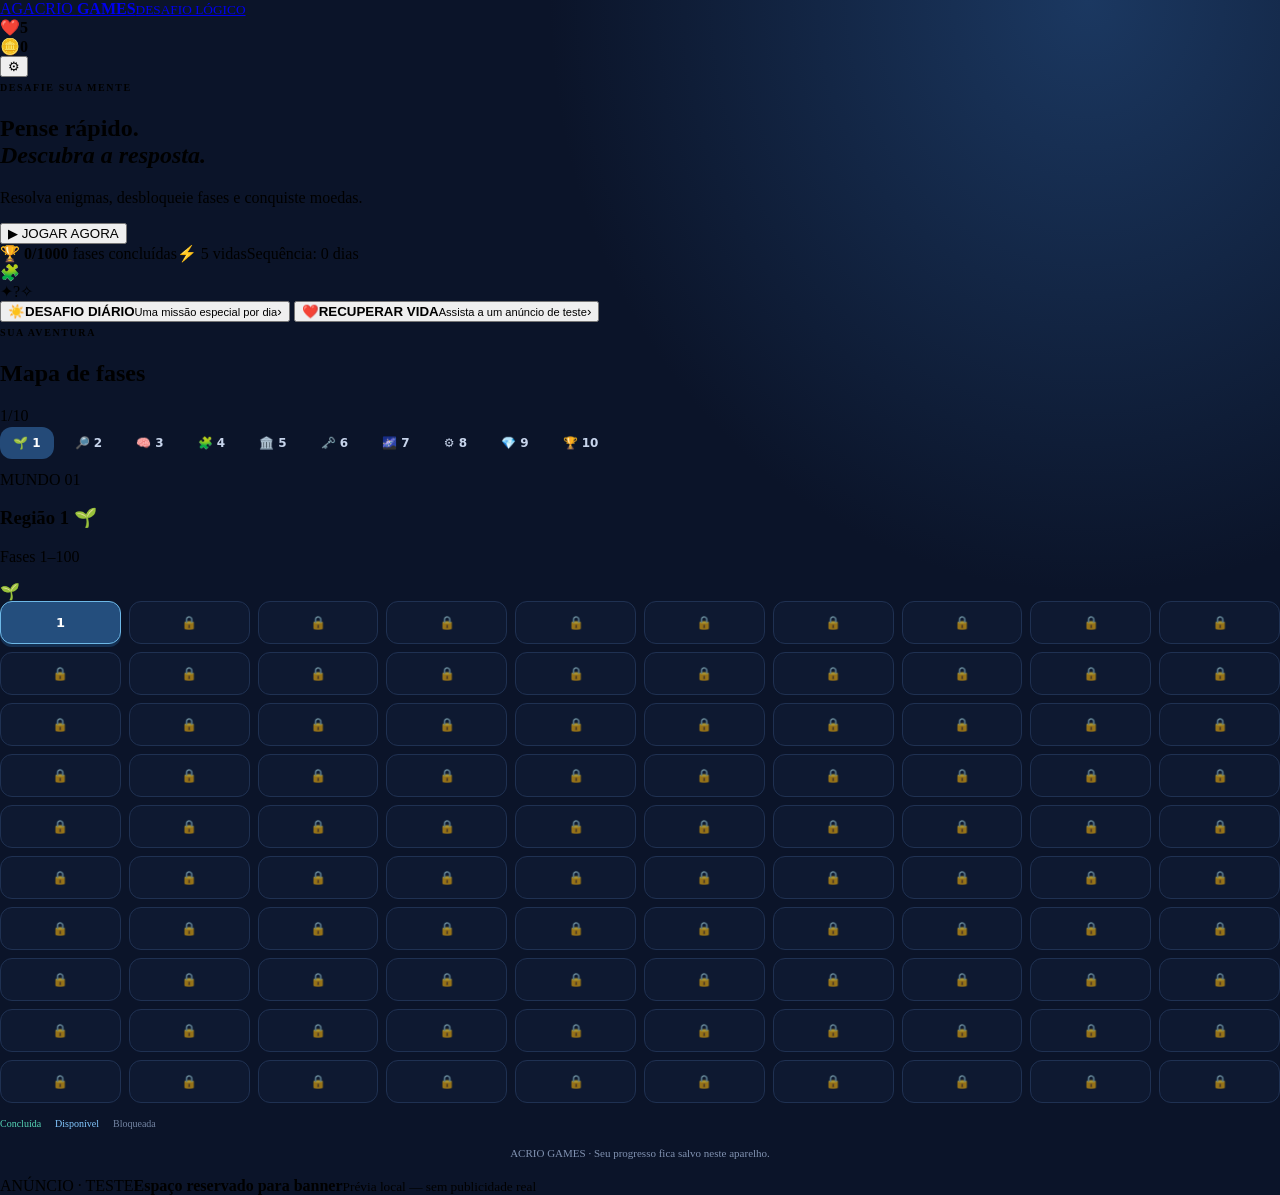
==== commit 54411c77: "Atualiza pacote Desafio Lógico: index.html" ====
--- a/projetos/desafio-logico/app/index.html
+++ b/projetos/desafio-logico/app/index.html
@@ -3,64 +3,68 @@
 <head>
   <meta charset="utf-8">
   <meta name="viewport" content="width=device-width, initial-scale=1, viewport-fit=cover">
-  <meta name="theme-color" content="#101d3a">
+  <meta name="theme-color" content="#08142c">
   <meta name="description" content="Desafio Lógico — ACRIO GAMES">
   <link rel="manifest" href="manifest.webmanifest">
   <link rel="stylesheet" href="style.css">
   <title>Desafio Lógico | ACRIO GAMES</title>
 </head>
 <body>
-  <div class="app-shell">
-    <header class="topbar">
-      <div class="brand-mark">AG</div>
-      <div class="brand-copy"><strong>ACRIO GAMES</strong><span>DESAFIO LÓGICO</span></div>
-      <button class="icon-button" id="settings-open" aria-label="Configurações">⚙</button>
+  <div class="game-shell">
+    <header class="game-topbar">
+      <a class="brand" href="./" aria-label="ACRIO GAMES">
+        <span class="brand-icon">AG</span><span class="brand-name">ACRIO <b>GAMES</b><small>DESAFIO LÓGICO</small></span>
+      </a>
+      <div class="top-actions">
+        <div class="mini-stat"><span>❤️</span><b id="lives-value">5</b></div>
+        <div class="mini-stat"><span>🪙</span><b id="coins-value">0</b></div>
+        <button class="round-button" id="settings-open" aria-label="Configurações">⚙</button>
+      </div>
     </header>
 
     <main>
-      <section class="welcome-panel">
-        <div>
-          <p class="eyebrow" data-i18n="welcomeEyebrow">SEU RACIOCÍNIO, SEU DESAFIO</p>
-          <h1 data-i18n="welcomeTitle">Pense. Descubra. Avance.</h1>
-          <p class="muted" data-i18n="welcomeText">Mil fases de lógica, observação e dedução.</p>
+      <section class="game-hero">
+        <div class="hero-copy">
+          <span class="eyebrow">DESAFIE SUA MENTE</span>
+          <h1>Pense rápido.<br><em>Descubra a resposta.</em></h1>
+          <p>Resolva enigmas, desbloqueie fases e conquiste moedas.</p>
+          <button class="play-button" id="play-now"><span>▶</span> JOGAR AGORA</button>
+          <div class="hero-foot"><span>🏆 <b id="progress-value">0/1000</b> fases concluídas</span><span>⚡ 5 vidas</span><span id="daily-streak">Sequência: 0 dias</span></div>
         </div>
-        <div class="brain-art" aria-hidden="true">🧩</div>
+        <div class="hero-art" aria-hidden="true">
+          <div class="orbit orbit-one"></div><div class="orbit orbit-two"></div>
+          <div class="puzzle-piece">🧩</div><span class="float-symbol symbol-a">✦</span><span class="float-symbol symbol-b">?</span><span class="float-symbol symbol-c">✧</span>
+        </div>
       </section>
 
-      <section class="stats-grid" aria-label="Seu progresso">
-        <article class="stat-card"><span>❤️</span><div><strong id="lives-value">5</strong><small data-i18n="lives">Vidas</small></div></article>
-        <article class="stat-card"><span>🪙</span><div><strong id="coins-value">0</strong><small data-i18n="coins">Moedas</small></div></article>
-        <article class="stat-card"><span>🏁</span><div><strong id="progress-value">0/1000</strong><small data-i18n="completed">Concluídas</small></div></article>
+      <section class="quick-actions">
+        <button class="quick-card daily-quick" id="daily-open"><span class="quick-icon">☀️</span><span><b>DESAFIO DIÁRIO</b><small>Uma missão especial por dia</small></span><span class="quick-arrow">›</span></button>
+        <button class="quick-card reward-quick" id="reward-ad-open"><span class="quick-icon">❤️</span><span><b>RECUPERAR VIDA</b><small>Assista a um anúncio de teste</small></span><span class="quick-arrow">›</span></button>
       </section>
 
-      <section class="section-heading">
-        <div><p class="eyebrow" data-i18n="journey">SUA JORNADA</p><h2 data-i18n="mapTitle">Mapa das fases</h2></div>
-        <span class="region-count" id="region-count">1/10</span>
+      <section class="map-section">
+        <div class="section-title"><div><span class="eyebrow">SUA AVENTURA</span><h2>Mapa de fases</h2></div><span class="map-progress" id="region-count">1/10</span></div>
+        <nav class="region-tabs" id="region-tabs" aria-label="Regiões"></nav>
+        <div class="world-card">
+          <div class="world-heading"><div><span class="world-kicker">MUNDO <span id="region-count-label">01</span></span><h3 id="region-title">Região 1</h3><p id="region-subtitle">Fases 1–100</p></div><span class="world-emoji" id="region-emoji">🌱</span></div>
+          <div class="phase-grid" id="phase-grid" aria-label="Fases da região"></div>
+          <div class="map-legend"><span><i class="legend-dot done"></i> Concluída</span><span><i class="legend-dot current"></i> Disponível</span><span><i class="legend-dot locked"></i> Bloqueada</span></div>
+        </div>
       </section>
-      <nav class="region-tabs" id="region-tabs" aria-label="Regiões"></nav>
-      <section class="map-card">
-        <div class="map-intro"><div><strong id="region-title">Região 1</strong><p id="region-subtitle" class="muted">Fases 1 a 100</p></div><span class="region-emoji" id="region-emoji">🌱</span></div>
-        <div class="phase-grid" id="phase-grid" aria-label="Fases da região"></div>
-        <p class="map-legend"><span>● <span data-i18n="legendDone">Concluída</span></span><span>● <span data-i18n="legendCurrent">Disponível</span></span><span>● <span data-i18n="legendLocked">Bloqueada</span></span></p>
-      </section>
-
-      <section class="daily-card">
-        <div class="daily-icon">☀️</div>
-        <div class="daily-copy"><p class="eyebrow" data-i18n="dailyEyebrow">DESAFIO ESPECIAL</p><h2 data-i18n="dailyTitle">Desafio diário</h2><p class="muted" data-i18n="dailyText">Uma missão por dia. Sem perder vidas.</p><p class="muted" id="daily-streak">Sequência: 0 dias</p></div>
-        <button class="secondary-button" id="daily-open" data-i18n="dailyButton">Ver desafio</button>
-      </section>
-      <p class="footer-note" data-i18n="offlineNote">Seu progresso fica salvo neste aparelho. O jogo foi preparado para funcionar offline.</p>
+      <p class="footer-note">ACRIO GAMES · Seu progresso fica salvo neste aparelho.</p>
     </main>
   </div>
 
-  <dialog id="game-dialog" class="modal">
-    <form method="dialog" class="modal-close-row"><button class="icon-button" aria-label="Fechar">✕</button></form>
+  <div class="ad-banner" id="ad-banner"><span class="ad-label">ANÚNCIO · TESTE</span><b>Espaço reservado para banner</b><small>Prévia local — sem publicidade real</small></div>
+
+  <dialog id="game-dialog" class="modal game-modal">
+    <form method="dialog" class="modal-close-row"><button class="round-button" aria-label="Fechar">✕</button></form>
     <div id="game-content"></div>
   </dialog>
 
   <dialog id="settings-dialog" class="modal settings-modal">
-    <form method="dialog" class="modal-close-row"><button class="icon-button" aria-label="Fechar">✕</button></form>
-    <p class="eyebrow" data-i18n="settingsEyebrow">PERSONALIZE</p><h2 data-i18n="settingsTitle">Configurações</h2>
+    <form method="dialog" class="modal-close-row"><button class="round-button" aria-label="Fechar">✕</button></form>
+    <span class="eyebrow">PREFERÊNCIAS</span><h2 data-i18n="settingsTitle">Configurações</h2>
     <label class="setting-row"><span data-i18n="language">Idioma</span><select id="language-select"><option value="pt">Português (Brasil)</option><option value="en">English</option><option value="es">Español</option></select></label>
     <div class="setting-group"><h3 data-i18n="sound">Áudio</h3>
       <label class="setting-row"><span data-i18n="music">Música de fundo</span><input type="checkbox" id="music-toggle"></label>
@@ -73,8 +77,19 @@
       <label class="setting-row"><span data-i18n="contrast">Alto contraste</span><input type="checkbox" id="high-contrast"></label>
       <label class="setting-row"><span data-i18n="reduceMotion">Reduzir animações</span><input type="checkbox" id="reduce-motion"></label>
     </div>
-    <p class="small-note" data-i18n="settingsNote">As preferências são salvas somente neste aparelho. O áudio e os anúncios serão conectados nas próximas etapas.</p>
+    <p class="small-note">Os anúncios desta versão são apenas simulações para testar os botões e o fluxo do jogo. A integração real do AdMob será feita no aplicativo Android.</p>
   </dialog>
+
+  <dialog id="reward-ad-dialog" class="modal ad-modal">
+    <div class="ad-screen"><span class="ad-test-tag">ANÚNCIO RECOMPENSADO · TESTE</span><div class="ad-screen-icon">🎬</div><h2>Vídeo de recompensa</h2><p>Esta é uma simulação de anúncio. Ao concluir, você recebe 1 vida de teste.</p><div class="ad-countdown" id="ad-countdown">Aguarde 5 segundos…</div><button class="play-button" id="ad-claim" disabled>Concluir anúncio de teste</button><button class="text-button" id="ad-cancel">Fechar</button></div>
+  </dialog>
+
+  <dialog id="interstitial-ad-dialog" class="modal ad-modal">
+    <div class="ad-screen"><span class="ad-test-tag">INTERSTICIAL · TESTE</span><div class="ad-screen-icon">⭐</div><h2>Intervalo entre fases</h2><p>Esta tela simula o anúncio exibido entre uma fase concluída e a próxima.</p><button class="play-button" id="interstitial-close">Fechar anúncio de teste</button></div>
+  </dialog>
+
+  <script src="phase-data.js"></script>
   <script src="app.js"></script>
+  <script src="ads-test.js"></script>
 </body>
 </html>
--- a/projetos/desafio-logico/app/style.css
+++ b/projetos/desafio-logico/app/style.css
@@ -1,7 +1,11 @@
 600;700;800;900&display=swap');
-:root{font-family:Nunito,system-ui,-apple-system,sans-serif;color:#f5f7ff;background:#0b1429;font-synthesis:none;--panel:#142342;--panel2:#1b2e52;--line:#2b4068;--muted:#a9b8d5;--blue:#69a8ff;--cyan:#71e0df;--gold:#ffd36e}
-*{box-sizing:border-box}body{margin:0;min-height:100vh;background:radial-gradient(ellipse at 85% 0%,#1b3861 0,transparent 35%),#0b1429}.app-shell{max-width:760px;margin:auto;padding:0 18px 40px}.topbar{height:76px;display:flex;align-items:center;gap:12px;border-bottom:1px solid #26395d}.brand-mark{width:42px;height:42px;border-radius:14px;background:linear-gradient(145deg,#74d8e4,#477ce8);display:grid;place-items:center;color:#09152d;font-weight:900}.brand-copy{display:flex;flex-direction:column;letter-spacing:1.2px;font-size:12px}.brand-copy span{color:var(--muted);font-size:10px}.icon-button{margin-left:auto;border:1px solid var(--line);background:var(--panel);color:white;border-radius:12px;width:42px;height:42px;font-size:20px;cursor:pointer}.welcome-panel{margin:24px 0 16px;padding:24px;border:1px solid #34517d;border-radius:24px;background:linear-gradient(120deg,#1c3a65,#17284a 65%,#263d68);display:flex;align-items:center;justify-content:space-between;overflow:hidden}.eyebrow{font-size:10px;font-weight:900;letter-spacing:1.6px;color:var(--cyan);margin:0 0 8px}.welcome-panel h1{font-size:clamp(25px,6vw,38px);line-height:1.05;margin:0 0 8px}.muted{color:var(--muted);margin:0;font-size:13px}.brain-art{font-size:65px;filter:drop-shadow(0 8px 14px #091326);padding-left:10px}.stats-grid{display:grid;grid-template-columns:repeat(3,1fr);gap:10px}.stat-card{background:var(--panel);border:1px solid var(--line);border-radius:16px;padding:13px;display:flex;align-items:center;gap:9px}.stat-card>span{font-size:22px}.stat-card div{display:flex;flex-direction:column}.stat-card strong{font-size:20px}.stat-card small{font-size:10px;color:var(--muted)}.section-heading{display:flex;align-items:center;justify-content:space-between;margin:27px 0 13px}.section-heading h2,.daily-copy h2{font-size:21px;margin:0}.region-count{font-size:12px;color:var(--cyan);font-weight:800}.region-tabs{display:flex;gap:8px;overflow-x:auto;padding:2px 0 12px;scrollbar-width:thin}.region-tab{flex:0 0 auto;border:1px solid var(--line);background:var(--panel);color:#c7d4eb;border-radius:12px;padding:9px 13px;font:700 12px Nunito;cursor:pointer}.region-tab.active{background:#244a78;border-color:#73c9e2;color:#fff}.map-card{background:var(--panel);border:1px solid var(--line);border-radius:20px;padding:17px}.map-intro{display:flex;justify-content:space-between;align-items:center;margin-bottom:15px}.map-intro strong{font-size:17px}.region-emoji{font-size:32px}.phase-grid{display:grid;grid-template-columns:repeat(5,1fr);gap:8px}.phase-button{min-height:47px;border:1px solid #2b4168;border-radius:12px;background:#101d36;color:#647695;font:800 13px Nunito;cursor:pointer}.phase-button.available{background:#244e7d;border-color:#6db8e7;color:white;box-shadow:0 3px 0 #142f51}.phase-button.done{background:#174e4a;border-color:#3ab7a6;color:#d8fffa}.phase-button:disabled{cursor:not-allowed;opacity:.65}.map-legend{display:flex;gap:14px;flex-wrap:wrap;font-size:10px;color:var(--muted);margin:15px 0 0}.map-legend span:first-child{color:#55d4b5}.map-legend span:nth-child(2){color:#83c8ff}.map-legend span:nth-child(3){color:#7485a3}.daily-card{margin-top:18px;background:linear-gradient(110deg,#253e66,#192c4c);border:1px solid #3c5b86;border-radius:18px;padding:16px;display:flex;align-items:center;gap:12px}.daily-icon{font-size:30px}.daily-copy{flex:1}.daily-copy h2{font-size:17px}.daily-copy .muted{font-size:11px}.secondary-button,.primary-button{border:0;border-radius:12px;padding:11px 14px;font:800 12px Nunito;cursor:pointer}.secondary-button{background:#d6f4f1;color:#10334a}.primary-button{background:linear-gradient(100deg,#6ee0dc,#80b7ff);color:#10213c;width:100%;font-size:14px;padding:14px}.footer-note{text-align:center;color:#8192b1;font-size:11px;margin:18px 10px}.modal{border:1px solid #3b5680;border-radius:22px;background:#101e39;color:#f5f7ff;width:min(92vw,520px);max-height:88vh;overflow:auto;padding:20px;box-shadow:0 25px 90px #000b}.modal::backdrop{background:#050b18d9;backdrop-filter:blur(5px)}.modal-close-row{display:flex;justify-content:flex-end;margin:-7px -7px 8px}.modal-close-row .icon-button{margin:0}.modal h2{margin:0 0 14px;font-size:24px}.question-type{display:inline-block;color:#7de0d9;background:#193c51;padding:5px 9px;border-radius:20px;font-size:10px;font-weight:900;letter-spacing:1px}.question-text{font-size:19px;line-height:1.45;margin:16px 0}.answer-list{display:grid;gap:9px}.answer-option{background:#1a2d4d;border:1px solid #38547e;color:white;padding:13px;border-radius:12px;text-align:left;font:700 14px Nunito;cursor:pointer}.answer-option:disabled{opacity:.7}.feedback{padding:12px;border-radius:12px;margin:12px 0;font-size:13px}.feedback.good{background:#16473f;border:1px solid #39a992}.feedback.bad{background:#4b2b3b;border:1px solid #c56b85}.action-row{display:grid;grid-template-columns:1fr 1fr;gap:9px;margin-top:12px}.ghost-button{border:1px solid var(--line);border-radius:12px;padding:12px;background:transparent;color:#d8e5fa;font:700 12px Nunito;cursor:pointer}.setting-row{display:flex;align-items:center;justify-content:space-between;gap:12px;padding:12px 0;border-bottom:1px solid #2a3e61;font-size:13px}.setting-row select{background:#1b3153;color:white;border:1px solid #45618b;border-radius:9px;padding:8px}.setting-group{margin-top:15px}.setting-group h3{font-size:14px;color:var(--cyan);margin:0}.setting-row input[type=checkbox]{width:20px;height:20px;accent-color:#6cd8d3}.setting-row.stacked{align-items:flex-start;flex-direction:column}.setting-row input[type=range]{width:100%;accent-color:#71d8d5}.small-note{font-size:11px;line-height:1.5;color:var(--muted);margin-top:18px}.high-contrast{--panel:#07101f;--panel2:#000;--muted:#e2eaff;--line:#8ba9d6}.large-text{font-size:18px}.reduce-motion *{animation:none!important;transition:none!important}
+:root{font-family:system-ui,-apple-system,BlinkMacSystemFont,"Segoe UI",sans-serif;color:#f5f7ff;background:#0b1429;font-synthesis:none;--panel:#142342;--panel2:#1b2e52;--line:#2b4068;--muted:#a9b8d5;--blue:#69a8ff;--cyan:#71e0df;--gold:#ffd36e}
+*{box-sizing:border-box}body{margin:0;min-height:100vh;background:radial-gradient(ellipse at 85% 0%,#1b3861 0,transparent 35%),#0b1429}.app-shell{max-width:760px;margin:auto;padding:0 18px 40px}.topbar{height:76px;display:flex;align-items:center;gap:12px;border-bottom:1px solid #26395d}.brand-mark{width:42px;height:42px;border-radius:14px;background:linear-gradient(145deg,#74d8e4,#477ce8);display:grid;place-items:center;color:#09152d;font-weight:900}.brand-copy{display:flex;flex-direction:column;letter-spacing:1.2px;font-size:12px}.brand-copy span{color:var(--muted);font-size:10px}.icon-button{margin-left:auto;border:1px solid var(--line);background:var(--panel);color:white;border-radius:12px;width:42px;height:42px;font-size:20px;cursor:pointer}.welcome-panel{margin:24px 0 16px;padding:24px;border:1px solid #34517d;border-radius:24px;background:linear-gradient(120deg,#1c3a65,#17284a 65%,#263d68);display:flex;align-items:center;justify-content:space-between;overflow:hidden}.eyebrow{font-size:10px;font-weight:900;letter-spacing:1.6px;color:var(--cyan);margin:0 0 8px}.welcome-panel h1{font-size:clamp(25px,6vw,38px);line-height:1.05;margin:0 0 8px}.muted{color:var(--muted);margin:0;font-size:13px}.brain-art{font-size:65px;filter:drop-shadow(0 8px 14px #091326);padding-left:10px}.stats-grid{display:grid;grid-template-columns:repeat(3,1fr);gap:10px}.stat-card{background:var(--panel);border:1px solid var(--line);border-radius:16px;padding:13px;display:flex;align-items:center;gap:9px}.stat-card>span{font-size:22px}.stat-card div{display:flex;flex-direction:column}.stat-card strong{font-size:20px}.stat-card small{font-size:10px;color:var(--muted)}.section-heading{display:flex;align-items:center;justify-content:space-between;margin:27px 0 13px}.section-heading h2,.daily-copy h2{font-size:21px;margin:0}.region-count{font-size:12px;color:var(--cyan);font-weight:800}.region-tabs{display:flex;gap:8px;overflow-x:auto;padding:2px 0 12px;scrollbar-width:thin}.region-tab{flex:0 0 auto;border:1px solid var(--line);background:var(--panel);color:#c7d4eb;border-radius:12px;padding:9px 13px;font:700 12px system-ui;cursor:pointer}.region-tab.active{background:#244a78;border-color:#73c9e2;color:#fff}.map-card{background:var(--panel);border:1px solid var(--line);border-radius:20px;padding:17px}.map-intro{display:flex;justify-content:space-between;align-items:center;margin-bottom:15px}.map-intro strong{font-size:17px}.region-emoji{font-size:32px}.phase-grid{display:grid;grid-template-columns:repeat(5,1fr);gap:8px}.phase-button{min-height:47px;border:1px solid #2b4168;border-radius:12px;background:#101d36;color:#647695;font:800 13px system-ui;cursor:pointer}.phase-button.available{background:#244e7d;border-color:#6db8e7;color:white;box-shadow:0 3px 0 #142f51}.phase-button.done{background:#174e4a;border-color:#3ab7a6;color:#d8fffa}.phase-button:disabled{cursor:not-allowed;opacity:.65}.map-legend{display:flex;gap:14px;flex-wrap:wrap;font-size:10px;color:var(--muted);margin:15px 0 0}.map-legend span:first-child{color:#55d4b5}.map-legend span:nth-child(2){color:#83c8ff}.map-legend span:nth-child(3){color:#7485a3}.daily-card{margin-top:18px;background:linear-gradient(110deg,#253e66,#192c4c);border:1px solid #3c5b86;border-radius:18px;padding:16px;display:flex;align-items:center;gap:12px}.daily-icon{font-size:30px}.daily-copy{flex:1}.daily-copy h2{font-size:17px}.daily-copy .muted{font-size:11px}.secondary-button,.primary-button{border:0;border-radius:12px;padding:11px 14px;font:800 12px system-ui;cursor:pointer}.secondary-button{background:#d6f4f1;color:#10334a}.primary-button{background:linear-gradient(100deg,#6ee0dc,#80b7ff);color:#10213c;width:100%;font-size:14px;padding:14px}.footer-note{text-align:center;color:#8192b1;font-size:11px;margin:18px 10px}.modal{border:1px solid #3b5680;border-radius:22px;background:#101e39;color:#f5f7ff;width:min(92vw,520px);max-height:88vh;overflow:auto;padding:20px;box-shadow:0 25px 90px #000b}.modal::backdrop{background:#050b18d9;backdrop-filter:blur(5px)}.modal-close-row{display:flex;justify-content:flex-end;margin:-7px -7px 8px}.modal-close-row .icon-button{margin:0}.modal h2{margin:0 0 14px;font-size:24px}.question-type{display:inline-block;color:#7de0d9;background:#193c51;padding:5px 9px;border-radius:20px;font-size:10px;font-weight:900;letter-spacing:1px}.question-text{font-size:19px;line-height:1.45;margin:16px 0}.answer-list{display:grid;gap:9px}.answer-option{background:#1a2d4d;border:1px solid #38547e;color:white;padding:13px;border-radius:12px;text-align:left;font:700 14px system-ui;cursor:pointer}.answer-option:disabled{opacity:.7}.feedback{padding:12px;border-radius:12px;margin:12px 0;font-size:13px}.feedback.good{background:#16473f;border:1px solid #39a992}.feedback.bad{background:#4b2b3b;border:1px solid #c56b85}.action-row{display:grid;grid-template-columns:1fr 1fr;gap:9px;margin-top:12px}.ghost-button{border:1px solid var(--line);border-radius:12px;padding:12px;background:transparent;color:#d8e5fa;font:700 12px system-ui;cursor:pointer}.setting-row{display:flex;align-items:center;justify-content:space-between;gap:12px;padding:12px 0;border-bottom:1px solid #2a3e61;font-size:13px}.setting-row select{background:#1b3153;color:white;border:1px solid #45618b;border-radius:9px;padding:8px}.setting-group{margin-top:15px}.setting-group h3{font-size:14px;color:var(--cyan);margin:0}.setting-row input[type=checkbox]{width:20px;height:20px;accent-color:#6cd8d3}.setting-row.stacked{align-items:flex-start;flex-direction:column}.setting-row input[type=range]{width:100%;accent-color:#71d8d5}.small-note{font-size:11px;line-height:1.5;color:var(--muted);margin-top:18px}.high-contrast{--panel:#07101f;--panel2:#000;--muted:#e2eaff;--line:#8ba9d6}.large-text{font-size:18px}.reduce-motion *{animation:none!important;transition:none!important}
 @media(min-width:600px){.phase-grid{grid-template-columns:repeat(10,1fr)}.phase-button{min-height:43px}.app-shell{padding-left:24px;padding-right:24px}}
 @media(prefers-reduced-motion:no-preference){.welcome-panel{animation:enter .5s ease-out}@keyframes enter{from{opacity:.6;transform:translateY(6px)}to{opacity:1;transform:none}}}
 
 .numeric-answer{display:grid;gap:10px;margin:12px 0}.numeric-answer input{width:100%;box-sizing:border-box;background:#0c1930;border:1px solid #52719d;border-radius:12px;color:#fff;padding:15px;font:800 20px system-ui;outline-offset:3px}.numeric-answer input:focus{border-color:var(--cyan);outline:2px solid #71e0df55}.numeric-answer .primary-button{min-height:48px}
+
+.answer-option.selected{border-color:#73ded8;background:#214b63;box-shadow:inset 0 0 0 1px #73ded8;color:#fff}.answer-option:disabled.selected{opacity:1}
+
+.multi-option{display:flex;align-items:center;gap:11px;cursor:pointer}.multi-option input{width:19px;height:19px;flex:0 0 auto;accent-color:#72ded8}.multi-option span{flex:1}.multi-option:has(input:checked){border-color:#73ded8;background:#214b63}
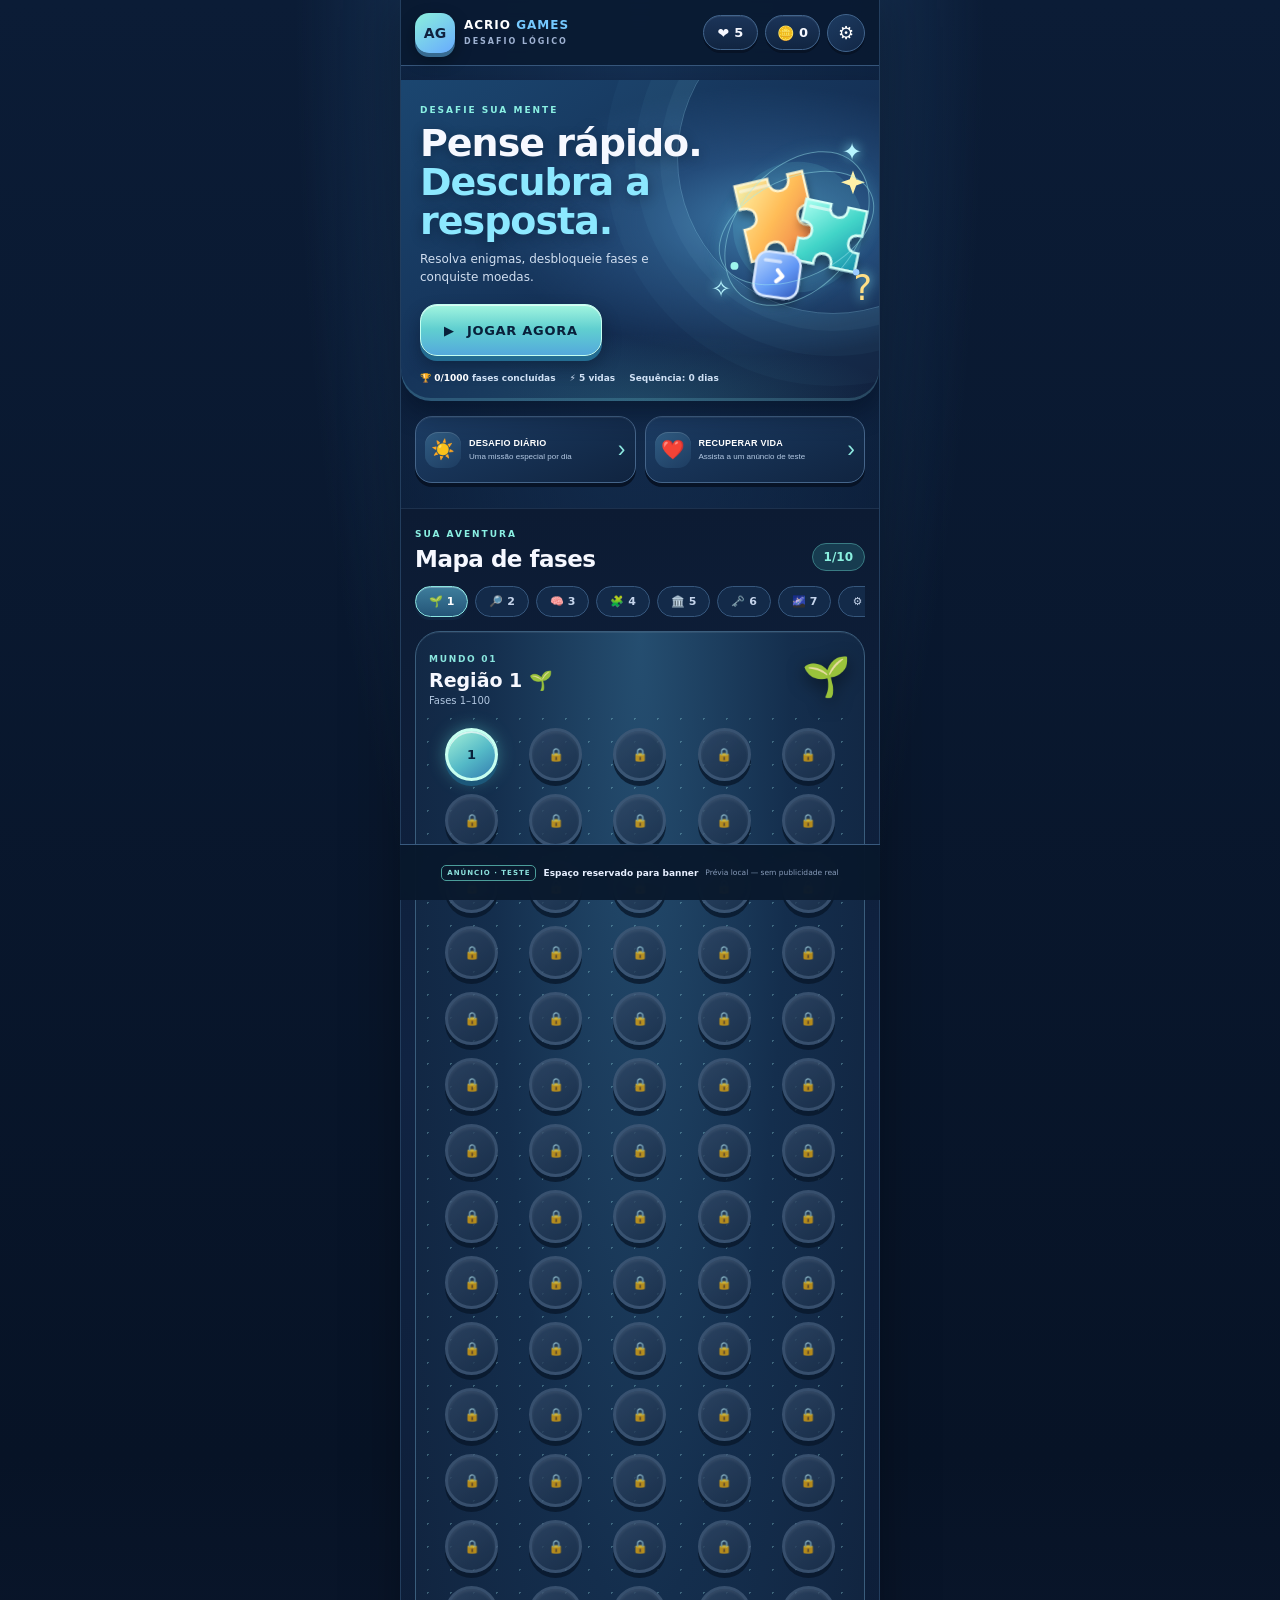
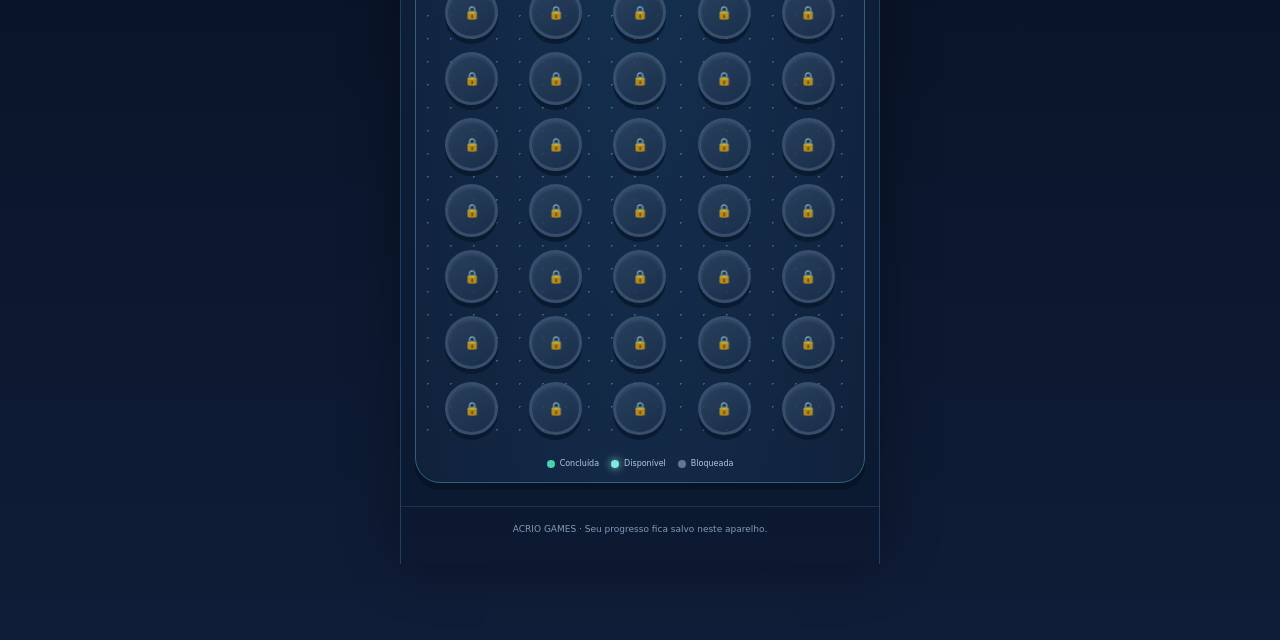
==== commit 96941add: "Atualiza interface mobile do Desafio Lógico" ====
--- a/projetos/desafio-logico/app/index.html
+++ b/projetos/desafio-logico/app/index.html
@@ -33,7 +33,31 @@
         </div>
         <div class="hero-art" aria-hidden="true">
           <div class="orbit orbit-one"></div><div class="orbit orbit-two"></div>
-          <div class="puzzle-piece">🧩</div><span class="float-symbol symbol-a">✦</span><span class="float-symbol symbol-b">?</span><span class="float-symbol symbol-c">✧</span>
+          <svg class="puzzle-illustration" viewBox="0 0 220 220">
+            <defs>
+              <linearGradient id="tileA" x1="0" y1="0" x2="1" y2="1"><stop stop-color="#fff2a6"/><stop offset=".48" stop-color="#ffbd58"/><stop offset="1" stop-color="#ec7847"/></linearGradient>
+              <linearGradient id="tileB" x1="0" y1="0" x2="1" y2="1"><stop stop-color="#a9fff0"/><stop offset=".5" stop-color="#42d5c8"/><stop offset="1" stop-color="#168eaa"/></linearGradient>
+              <linearGradient id="tileC" x1="0" y1="0" x2="1" y2="1"><stop stop-color="#b9d8ff"/><stop offset=".55" stop-color="#6398f5"/><stop offset="1" stop-color="#3159bd"/></linearGradient>
+              <filter id="tileShadow" x="-40%" y="-40%" width="180%" height="190%"><feGaussianBlur in="SourceAlpha" stdDeviation="6"/><feOffset dy="9"/><feComponentTransfer><feFuncA type="linear" slope=".35"/></feComponentTransfer><feMerge><feMergeNode/><feMergeNode in="SourceGraphic"/></feMerge></filter>
+            </defs>
+            <circle cx="112" cy="108" r="82" fill="#76e6e8" opacity=".12"/>
+            <g filter="url(#tileShadow)" transform="translate(18 35) rotate(-13 65 65)">
+              <path d="M25 12h42c-1 11 4 18 13 18s14-7 13-18h19v42c-11-1-18 4-18 13s7 14 18 13v29H70c1-11-4-18-13-18s-14 7-13 18H25V68c11 1 18-4 18-13s-7-14-18-13z" fill="url(#tileA)" stroke="#fff5ce" stroke-width="3"/>
+              <path d="M31 20h35" stroke="#fff" stroke-width="4" stroke-linecap="round" opacity=".5"/>
+            </g>
+            <g filter="url(#tileShadow)" transform="translate(102 70) rotate(12 47 47)">
+              <path d="M12 9h32c-1 9 3 15 11 15s12-6 11-15h24v32c-9-1-15 3-15 11s6 12 15 11v24H59c1-9-3-15-11-15s-12 6-11 15H12V59c9 1 15-3 15-11S21 36 12 37z" fill="url(#tileB)" stroke="#d5fff7" stroke-width="3"/>
+              <path d="M19 17h25" stroke="#fff" stroke-width="4" stroke-linecap="round" opacity=".55"/>
+            </g>
+            <g filter="url(#tileShadow)" transform="translate(55 137) rotate(8 28 28)">
+              <rect x="3" y="3" width="56" height="56" rx="15" fill="url(#tileC)" stroke="#d9e8ff" stroke-width="3"/>
+              <path d="M14 14h19" stroke="#fff" stroke-width="4" stroke-linecap="round" opacity=".6"/>
+              <path d="M31 25l7 7-7 7" fill="none" stroke="#fff" stroke-width="5" stroke-linecap="round" stroke-linejoin="round"/>
+            </g>
+            <path d="M181 37l4 11 11 4-11 4-4 11-4-11-11-4 11-4z" fill="#fff0a8"/>
+            <circle cx="32" cy="157" r="5" fill="#9ef5ed"/><circle cx="185" cy="165" r="4" fill="#9ec8ff"/>
+          </svg>
+          <span class="float-symbol symbol-a">✦</span><span class="float-symbol symbol-b">?</span><span class="float-symbol symbol-c">✧</span>
         </div>
       </section>
 
--- a/projetos/desafio-logico/app/style.css
+++ b/projetos/desafio-logico/app/style.css
@@ -1,11 +1,24 @@
-600;700;800;900&display=swap');
-:root{font-family:system-ui,-apple-system,BlinkMacSystemFont,"Segoe UI",sans-serif;color:#f5f7ff;background:#0b1429;font-synthesis:none;--panel:#142342;--panel2:#1b2e52;--line:#2b4068;--muted:#a9b8d5;--blue:#69a8ff;--cyan:#71e0df;--gold:#ffd36e}
-*{box-sizing:border-box}body{margin:0;min-height:100vh;background:radial-gradient(ellipse at 85% 0%,#1b3861 0,transparent 35%),#0b1429}.app-shell{max-width:760px;margin:auto;padding:0 18px 40px}.topbar{height:76px;display:flex;align-items:center;gap:12px;border-bottom:1px solid #26395d}.brand-mark{width:42px;height:42px;border-radius:14px;background:linear-gradient(145deg,#74d8e4,#477ce8);display:grid;place-items:center;color:#09152d;font-weight:900}.brand-copy{display:flex;flex-direction:column;letter-spacing:1.2px;font-size:12px}.brand-copy span{color:var(--muted);font-size:10px}.icon-button{margin-left:auto;border:1px solid var(--line);background:var(--panel);color:white;border-radius:12px;width:42px;height:42px;font-size:20px;cursor:pointer}.welcome-panel{margin:24px 0 16px;padding:24px;border:1px solid #34517d;border-radius:24px;background:linear-gradient(120deg,#1c3a65,#17284a 65%,#263d68);display:flex;align-items:center;justify-content:space-between;overflow:hidden}.eyebrow{font-size:10px;font-weight:900;letter-spacing:1.6px;color:var(--cyan);margin:0 0 8px}.welcome-panel h1{font-size:clamp(25px,6vw,38px);line-height:1.05;margin:0 0 8px}.muted{color:var(--muted);margin:0;font-size:13px}.brain-art{font-size:65px;filter:drop-shadow(0 8px 14px #091326);padding-left:10px}.stats-grid{display:grid;grid-template-columns:repeat(3,1fr);gap:10px}.stat-card{background:var(--panel);border:1px solid var(--line);border-radius:16px;padding:13px;display:flex;align-items:center;gap:9px}.stat-card>span{font-size:22px}.stat-card div{display:flex;flex-direction:column}.stat-card strong{font-size:20px}.stat-card small{font-size:10px;color:var(--muted)}.section-heading{display:flex;align-items:center;justify-content:space-between;margin:27px 0 13px}.section-heading h2,.daily-copy h2{font-size:21px;margin:0}.region-count{font-size:12px;color:var(--cyan);font-weight:800}.region-tabs{display:flex;gap:8px;overflow-x:auto;padding:2px 0 12px;scrollbar-width:thin}.region-tab{flex:0 0 auto;border:1px solid var(--line);background:var(--panel);color:#c7d4eb;border-radius:12px;padding:9px 13px;font:700 12px system-ui;cursor:pointer}.region-tab.active{background:#244a78;border-color:#73c9e2;color:#fff}.map-card{background:var(--panel);border:1px solid var(--line);border-radius:20px;padding:17px}.map-intro{display:flex;justify-content:space-between;align-items:center;margin-bottom:15px}.map-intro strong{font-size:17px}.region-emoji{font-size:32px}.phase-grid{display:grid;grid-template-columns:repeat(5,1fr);gap:8px}.phase-button{min-height:47px;border:1px solid #2b4168;border-radius:12px;background:#101d36;color:#647695;font:800 13px system-ui;cursor:pointer}.phase-button.available{background:#244e7d;border-color:#6db8e7;color:white;box-shadow:0 3px 0 #142f51}.phase-button.done{background:#174e4a;border-color:#3ab7a6;color:#d8fffa}.phase-button:disabled{cursor:not-allowed;opacity:.65}.map-legend{display:flex;gap:14px;flex-wrap:wrap;font-size:10px;color:var(--muted);margin:15px 0 0}.map-legend span:first-child{color:#55d4b5}.map-legend span:nth-child(2){color:#83c8ff}.map-legend span:nth-child(3){color:#7485a3}.daily-card{margin-top:18px;background:linear-gradient(110deg,#253e66,#192c4c);border:1px solid #3c5b86;border-radius:18px;padding:16px;display:flex;align-items:center;gap:12px}.daily-icon{font-size:30px}.daily-copy{flex:1}.daily-copy h2{font-size:17px}.daily-copy .muted{font-size:11px}.secondary-button,.primary-button{border:0;border-radius:12px;padding:11px 14px;font:800 12px system-ui;cursor:pointer}.secondary-button{background:#d6f4f1;color:#10334a}.primary-button{background:linear-gradient(100deg,#6ee0dc,#80b7ff);color:#10213c;width:100%;font-size:14px;padding:14px}.footer-note{text-align:center;color:#8192b1;font-size:11px;margin:18px 10px}.modal{border:1px solid #3b5680;border-radius:22px;background:#101e39;color:#f5f7ff;width:min(92vw,520px);max-height:88vh;overflow:auto;padding:20px;box-shadow:0 25px 90px #000b}.modal::backdrop{background:#050b18d9;backdrop-filter:blur(5px)}.modal-close-row{display:flex;justify-content:flex-end;margin:-7px -7px 8px}.modal-close-row .icon-button{margin:0}.modal h2{margin:0 0 14px;font-size:24px}.question-type{display:inline-block;color:#7de0d9;background:#193c51;padding:5px 9px;border-radius:20px;font-size:10px;font-weight:900;letter-spacing:1px}.question-text{font-size:19px;line-height:1.45;margin:16px 0}.answer-list{display:grid;gap:9px}.answer-option{background:#1a2d4d;border:1px solid #38547e;color:white;padding:13px;border-radius:12px;text-align:left;font:700 14px system-ui;cursor:pointer}.answer-option:disabled{opacity:.7}.feedback{padding:12px;border-radius:12px;margin:12px 0;font-size:13px}.feedback.good{background:#16473f;border:1px solid #39a992}.feedback.bad{background:#4b2b3b;border:1px solid #c56b85}.action-row{display:grid;grid-template-columns:1fr 1fr;gap:9px;margin-top:12px}.ghost-button{border:1px solid var(--line);border-radius:12px;padding:12px;background:transparent;color:#d8e5fa;font:700 12px system-ui;cursor:pointer}.setting-row{display:flex;align-items:center;justify-content:space-between;gap:12px;padding:12px 0;border-bottom:1px solid #2a3e61;font-size:13px}.setting-row select{background:#1b3153;color:white;border:1px solid #45618b;border-radius:9px;padding:8px}.setting-group{margin-top:15px}.setting-group h3{font-size:14px;color:var(--cyan);margin:0}.setting-row input[type=checkbox]{width:20px;height:20px;accent-color:#6cd8d3}.setting-row.stacked{align-items:flex-start;flex-direction:column}.setting-row input[type=range]{width:100%;accent-color:#71d8d5}.small-note{font-size:11px;line-height:1.5;color:var(--muted);margin-top:18px}.high-contrast{--panel:#07101f;--panel2:#000;--muted:#e2eaff;--line:#8ba9d6}.large-text{font-size:18px}.reduce-motion *{animation:none!important;transition:none!important}
-@media(min-width:600px){.phase-grid{grid-template-columns:repeat(10,1fr)}.phase-button{min-height:43px}.app-shell{padding-left:24px;padding-right:24px}}
-@media(prefers-reduced-motion:no-preference){.welcome-panel{animation:enter .5s ease-out}@keyframes enter{from{opacity:.6;transform:translateY(6px)}to{opacity:1;transform:none}}}
-
-.numeric-answer{display:grid;gap:10px;margin:12px 0}.numeric-answer input{width:100%;box-sizing:border-box;background:#0c1930;border:1px solid #52719d;border-radius:12px;color:#fff;padding:15px;font:800 20px system-ui;outline-offset:3px}.numeric-answer input:focus{border-color:var(--cyan);outline:2px solid #71e0df55}.numeric-answer .primary-button{min-height:48px}
-
-.answer-option.selected{border-color:#73ded8;background:#214b63;box-shadow:inset 0 0 0 1px #73ded8;color:#fff}.answer-option:disabled.selected{opacity:1}
-
-.multi-option{display:flex;align-items:center;gap:11px;cursor:pointer}.multi-option input{width:19px;height:19px;flex:0 0 auto;accent-color:#72ded8}.multi-option span{flex:1}.multi-option:has(input:checked){border-color:#73ded8;background:#214b63}
+:root{font-family:system-ui,-apple-system,"Segoe UI",sans-serif;color:#f6f8ff;background:#071326;font-synthesis:none;--muted:#a9bdd8;--cyan:#69e0d6}
+*{box-sizing:border-box;-webkit-tap-highlight-color:transparent}
+html{min-height:100%;background:#071326;overscroll-behavior-y:contain}
+body{margin:0;min-height:100vh;min-height:100dvh;background:radial-gradient(ellipse at 50% 0%,#244c78 0,transparent 38%),linear-gradient(180deg,#0b1c36,#071326 65%,#101d38);padding:0 0 calc(76px + env(safe-area-inset-bottom))}
+.game-shell{width:min(100%,480px);min-height:100vh;min-height:100dvh;margin:auto;padding:0 14px 26px;background:linear-gradient(180deg,#0c203eaa,#07132655);position:relative;overflow:hidden;box-shadow:0 0 55px #0005}
+.game-topbar{height:66px;display:flex;align-items:center;justify-content:space-between;position:sticky;top:0;z-index:8;margin:0 -14px;padding:0 14px;background:#091a32ed;border-bottom:1px solid #36567b;backdrop-filter:blur(14px)}
+.brand{display:flex;align-items:center;gap:9px;text-decoration:none;color:#fff}.brand-icon{width:40px;height:40px;border-radius:14px;display:grid;place-items:center;background:linear-gradient(145deg,#8bf0dc,#67aaff);color:#10213e;font-size:14px;font-weight:1000;box-shadow:0 4px 0 #376b91,0 7px 17px #0005}.brand-name{font-size:12px;letter-spacing:1px;font-weight:1000;line-height:1.15}.brand-name b{color:#75c9ff}.brand-name small{display:block;color:#9fb2d2;font-size:8px;letter-spacing:2px;margin-top:4px}
+.top-actions{display:flex;align-items:center;gap:7px}.mini-stat{height:35px;min-width:55px;padding:0 9px;border-radius:20px;background:linear-gradient(180deg,#1b3459,#112541);border:1px solid #42658d;display:flex;align-items:center;justify-content:center;gap:5px;font-size:14px;box-shadow:inset 0 1px #ffffff13,0 3px 0 #071326}.mini-stat b{font-size:13px}.round-button{width:38px;height:38px;border:1px solid #42658d;border-radius:50%;background:linear-gradient(145deg,#1d3b61,#122746);color:#fff;font-size:18px;cursor:pointer;box-shadow:0 3px 0 #071326}
+.game-hero{position:relative;isolation:isolate;overflow:hidden;min-height:300px;margin:14px -14px 15px;padding:25px 19px 18px;border:0;border-radius:0 0 30px 30px;background:radial-gradient(ellipse at 76% 44%,#3d79a7 0,#244c7a 24%,transparent 53%),linear-gradient(145deg,#1b4670,#142f54 58%,#101f3c);box-shadow:inset 0 -3px #82dce533,0 13px 25px #020a1b77}
+.game-hero:before{content:"";position:absolute;z-index:-1;width:310px;height:310px;border:1px solid #a2e9ff44;border-radius:50%;right:-110px;top:-78px;box-shadow:0 0 0 17px #8adcf00c,0 0 0 42px #8adcf00a,0 0 0 72px #8adcf008}.game-hero:after{content:"";position:absolute;z-index:-1;left:-30px;right:-30px;bottom:-80px;height:150px;background:radial-gradient(ellipse,#57c9d533,transparent 68%)}
+.hero-copy{position:relative;z-index:2;max-width:310px}.eyebrow{display:block;color:#8af0e3;font-size:9px;font-weight:1000;letter-spacing:2px;margin:0 0 9px}.game-hero h1{font-size:clamp(29px,8vw,38px);line-height:1.02;letter-spacing:-1px;margin:0 0 10px;font-weight:1000;text-shadow:0 3px 12px #07132666}.game-hero h1 em{font-style:normal;color:#8ce8ff}.game-hero p{color:#d0def0;font-size:12px;line-height:1.5;margin:0 0 18px;max-width:245px}
+.play-button{min-height:52px;padding:0 23px;border:1px solid #c3fff1;border-radius:17px;background:linear-gradient(180deg,#a2f5df,#60cfd0 48%,#54a9dc);color:#09203b;font:1000 13px system-ui;letter-spacing:.7px;box-shadow:0 5px 0 #236c91,0 10px 18px #07132677,inset 0 1px #fff9;cursor:pointer;touch-action:manipulation}.play-button:active{transform:translateY(3px);box-shadow:0 2px 0 #236c91}.play-button span{margin-right:7px}.hero-foot{display:flex;gap:10px 14px;flex-wrap:wrap;margin-top:17px;color:#d0e1f5;font-size:9px;font-weight:700}.hero-foot b{color:#fff}
+.hero-art{position:absolute;right:-5px;top:53px;width:175px;height:190px;display:grid;place-items:center;opacity:1;pointer-events:none}.orbit{position:absolute;border:1px solid #9de9f077;border-radius:50%;transform:rotate(-25deg);box-shadow:0 0 18px #6ad9e622}.orbit-one{width:165px;height:100px}.orbit-two{width:120px;height:175px;transform:rotate(40deg)}.puzzle-piece{font-size:78px;filter:drop-shadow(0 15px 13px #06132c);animation:float 3.5s ease-in-out infinite}.float-symbol{position:absolute;color:#b8f5ff;font-size:24px;text-shadow:0 0 12px #8befff}.symbol-a{top:5px;right:22px}.symbol-b{bottom:15px;right:12px;font-size:35px;color:#ffdf86}.symbol-c{left:2px;bottom:20px}@keyframes float{0%,100%{transform:translateY(0) rotate(-6deg)}50%{transform:translateY(-11px) rotate(6deg)}}
+.quick-actions{display:grid;grid-template-columns:1fr 1fr;gap:9px;margin:10px 0 25px}.quick-card{min-width:0;min-height:67px;display:flex;align-items:center;gap:8px;text-align:left;padding:10px 9px;border-radius:17px;border:1px solid #45658a;background:linear-gradient(155deg,#1c3d65,#102440);color:#fff;cursor:pointer;box-shadow:0 4px 0 #071326,inset 0 1px #ffffff12;touch-action:manipulation}.quick-card:active{transform:translateY(2px)}.quick-icon{width:36px;height:36px;flex:0 0 36px;border-radius:13px;background:linear-gradient(145deg,#315d83,#1d3c61);display:grid;place-items:center;font-size:19px;box-shadow:inset 0 1px #ffffff22}.quick-card b{display:block;font-size:9px;letter-spacing:.25px}.quick-card small{display:block;color:#b4c9e3;font-size:8px;line-height:1.3;margin-top:4px}.quick-arrow{margin-left:auto;color:#8ce7df;font-size:23px}
+.map-section{margin:0 -14px;padding:20px 14px 23px;background:linear-gradient(180deg,#0c1b33,#102342 35%,#0b1a31);border-top:1px solid #42608455;border-bottom:1px solid #42608455}.section-title{display:flex;align-items:flex-end;justify-content:space-between;margin-bottom:12px}.section-title h2{font-size:23px;margin:0;line-height:1;font-weight:1000;letter-spacing:-.5px}.map-progress{color:#8af0df;font-weight:1000;font-size:12px;background:#173c50;border:1px solid #397b83;border-radius:20px;padding:6px 11px}
+.region-tabs{display:flex;gap:7px;overflow-x:auto;padding:3px 0 14px;scrollbar-width:none}.region-tabs::-webkit-scrollbar{display:none}.region-tab{flex:0 0 auto;border:1px solid #36577d;background:#132a49;color:#c5d4eb;border-radius:18px;padding:8px 13px;font:900 11px system-ui;cursor:pointer}.region-tab.active{background:linear-gradient(180deg,#3e7e9c,#245578);border-color:#8ae5e2;color:white;box-shadow:0 3px 0 #102642,inset 0 1px #ffffff44}
+.world-card{position:relative;overflow:hidden;background:radial-gradient(ellipse at 50% 0%,#254e70,#142e4d 48%,#10213b);border:1px solid #3a5d7c;border-radius:25px;padding:15px 13px 14px;box-shadow:0 7px 0 #071326,inset 0 1px #ffffff12}.world-card:before{content:"";position:absolute;inset:75px 0 50px;opacity:.3;background-image:radial-gradient(#9be4e9 1px,transparent 1px);background-size:23px 23px;pointer-events:none}.world-heading{position:relative;display:flex;align-items:center;justify-content:space-between;margin-bottom:15px}.world-kicker{color:#8ae7df;font-size:9px;font-weight:1000;letter-spacing:1.7px}.world-heading h3{font-size:19px;margin:3px 0;font-weight:1000}.world-heading p{font-size:10px;color:#b1c6df;margin:0}.world-emoji{font-size:39px;filter:drop-shadow(0 5px 9px #0008)}
+.phase-grid{position:relative;display:grid;grid-template-columns:repeat(3,minmax(0,1fr));gap:13px 7px;padding:7px 4px 12px;justify-items:center}.phase-grid:before{content:"";position:absolute;z-index:0;top:28px;bottom:28px;left:50%;width:5px;transform:translateX(-50%);border-radius:9px;background:repeating-linear-gradient(to bottom,#72d5d6 0 10px,transparent 10px 19px);opacity:.25}.phase-button{position:relative;z-index:1;width:53px;height:53px;min-height:53px;border:3px solid #425a78;border-radius:50%;background:linear-gradient(145deg,#304765,#1b304b);color:#9aacc4;font:1000 13px system-ui;cursor:pointer;box-shadow:0 5px 0 #08172a,inset 0 2px 3px #ffffff17;touch-action:manipulation}.phase-button:nth-child(3n+1){transform:translateX(20px)}.phase-button:nth-child(3n+2){transform:translateY(7px)}.phase-button:nth-child(3n){transform:translateX(-20px)}.phase-button.available{background:linear-gradient(145deg,#a4f1d8,#54b9c7 55%,#347db0);border-color:#c6fff0;color:#09223c;box-shadow:0 5px 0 #1c587a,0 0 17px #62dfdc66,inset 0 2px #ffffffa8;animation:readyPulse 2.6s ease-in-out infinite}.phase-button.done{background:linear-gradient(145deg,#59d6b1,#198d88);border-color:#a4ffdd;color:#062f35;box-shadow:0 5px 0 #105c61,inset 0 2px #ffffff77}.phase-button:disabled{cursor:not-allowed;opacity:.78}.phase-button:not(:disabled):active{transform:translateY(3px) scale(.96)}@keyframes readyPulse{0%,100%{filter:brightness(1)}50%{filter:brightness(1.15)}}
+.map-legend{position:relative;display:flex;gap:12px;justify-content:center;flex-wrap:wrap;font-size:8px;color:#b5c8df;margin:12px 0 0}.map-legend span{display:flex;align-items:center;gap:5px}.legend-dot{width:8px;height:8px;border-radius:50%;display:inline-block}.legend-dot.done{background:#4bd0b3}.legend-dot.current{background:#83e6df;box-shadow:0 0 8px #83e6df}.legend-dot.locked{background:#637795}.footer-note{text-align:center;color:#8199b8;font-size:9px;margin:17px 0 4px}
+.ad-banner{position:fixed;z-index:10;bottom:0;left:50%;transform:translateX(-50%);width:min(100%,480px);min-height:56px;padding:7px 10px calc(7px + env(safe-area-inset-bottom));background:#08172bea;border-top:1px solid #395a7e;display:flex;align-items:center;justify-content:center;gap:7px;flex-wrap:wrap;text-align:center;backdrop-filter:blur(14px);font-size:9px}.ad-label,.ad-test-tag{font-size:7px;font-weight:1000;letter-spacing:1px;color:#8ce0dc;border:1px solid #4b9d9a;border-radius:5px;padding:3px 5px}.ad-banner b{color:#e7efff}.ad-banner small{color:#879bb9}
+.modal{border:1px solid #52749a;border-radius:27px;background:linear-gradient(160deg,#183555,#0b1b34 80%);color:#f5f7ff;width:min(94vw,460px);max-height:88vh;overflow:auto;padding:19px;box-shadow:0 25px 90px #000c}.modal::backdrop{background:#020916e8;backdrop-filter:blur(8px)}.modal-close-row{display:flex;justify-content:flex-end;margin:-7px -7px 8px}.modal-close-row .round-button{margin:0}.modal h2{margin:0 0 14px;font-size:24px}.modal h3{font-size:21px;line-height:1.2;margin:12px 0}.question-type{display:inline-block;color:#8cf0e5;background:#173f55;border:1px solid #397a88;padding:6px 10px;border-radius:20px;font-size:9px;font-weight:1000;letter-spacing:1px}.question-text{font-size:16px;line-height:1.5;margin:16px 0 19px;color:#e2edfb}.answer-list{display:grid;gap:10px}.answer-option{background:linear-gradient(145deg,#203e60,#172d4b);border:1px solid #48698e;color:white;padding:15px;border-radius:16px;text-align:left;font:800 14px system-ui;cursor:pointer;box-shadow:0 3px 0 #09172a;touch-action:manipulation}.answer-option:disabled{opacity:.7}.answer-option.selected{border-color:#73ded8;background:#214b63;box-shadow:inset 0 0 0 1px #73ded8;color:#fff}.feedback{padding:13px;border-radius:14px;margin:13px 0;font-size:13px;line-height:1.5}.feedback.good{background:#16473f;border:1px solid #39a992}.feedback.bad{background:#4b2b3b;border:1px solid #c56b85}.action-row{display:grid;grid-template-columns:1fr 1fr;gap:9px;margin-top:13px}.primary-button,.secondary-button,.ghost-button{border:0;border-radius:14px;padding:14px;font:900 12px system-ui;cursor:pointer}.primary-button{background:linear-gradient(180deg,#a2f5df,#55b8d1);color:#10213c;width:100%;font-size:14px;box-shadow:0 4px 0 #28678b}.ghost-button{border:1px solid #49688c;background:#142c49;color:#d8e5fa}.numeric-answer{display:grid;gap:10px;margin:12px 0}.numeric-answer input{width:100%;background:#0c1930;border:1px solid #52719d;border-radius:14px;color:#fff;padding:15px;font:800 20px system-ui}.multi-option{display:flex;align-items:center;gap:11px;cursor:pointer}.multi-option input{width:19px;height:19px;accent-color:#72ded8}.multi-option span{flex:1}.multi-option:has(input:checked){border-color:#73ded8;background:#214b63}.setting-row{display:flex;align-items:center;justify-content:space-between;gap:12px;padding:12px 0;border-bottom:1px solid #2a3e61;font-size:13px}.setting-row select{background:#1b3153;color:white;border:1px solid #45618b;border-radius:9px;padding:8px}.setting-group{margin-top:15px}.setting-group h3{font-size:14px;color:var(--cyan);margin:0}.setting-row input[type=checkbox]{width:20px;height:20px;accent-color:#6cd8d3}.setting-row.stacked{align-items:flex-start;flex-direction:column}.setting-row input[type=range]{width:100%;accent-color:#71d8d5}.small-note{font-size:11px;line-height:1.5;color:var(--muted);margin-top:18px}.ad-modal{width:min(92vw,420px);text-align:center}.ad-screen{padding:12px 4px 8px}.ad-screen-icon{font-size:65px;margin:18px 0 10px;filter:drop-shadow(0 8px 15px #0008)}.ad-screen p{color:#b6c5dd;font-size:13px;line-height:1.5}.ad-countdown{margin:18px 0;color:#8fe4df;font-size:12px;font-weight:900}.ad-screen .play-button{width:100%}.ad-screen .play-button:disabled{opacity:.4;cursor:not-allowed}.text-button{display:block;margin:14px auto 0;border:0;background:transparent;color:#a9bad5;font:800 12px system-ui;cursor:pointer}.high-contrast{--muted:#e2eaff}.large-text{font-size:18px}.reduce-motion *{animation:none!important;transition:none!important}
+@media(min-width:600px){.game-shell{border-left:1px solid #233e5e;border-right:1px solid #233e5e}.phase-grid{grid-template-columns:repeat(5,minmax(0,1fr))}.phase-button:nth-child(n){transform:none}.phase-grid:before{display:none}}
+@media(max-width:370px){.hero-art{right:-35px;opacity:.7}.game-hero h1{font-size:29px}.hero-foot{gap:8px}.quick-card{gap:6px;padding:9px 7px}.quick-card b{font-size:8px}.quick-card small{font-size:7px}.phase-button{width:48px;height:48px;min-height:48px}}
+@media(prefers-reduced-motion:reduce){*,*::before,*::after{animation:none!important;scroll-behavior:auto!important}}
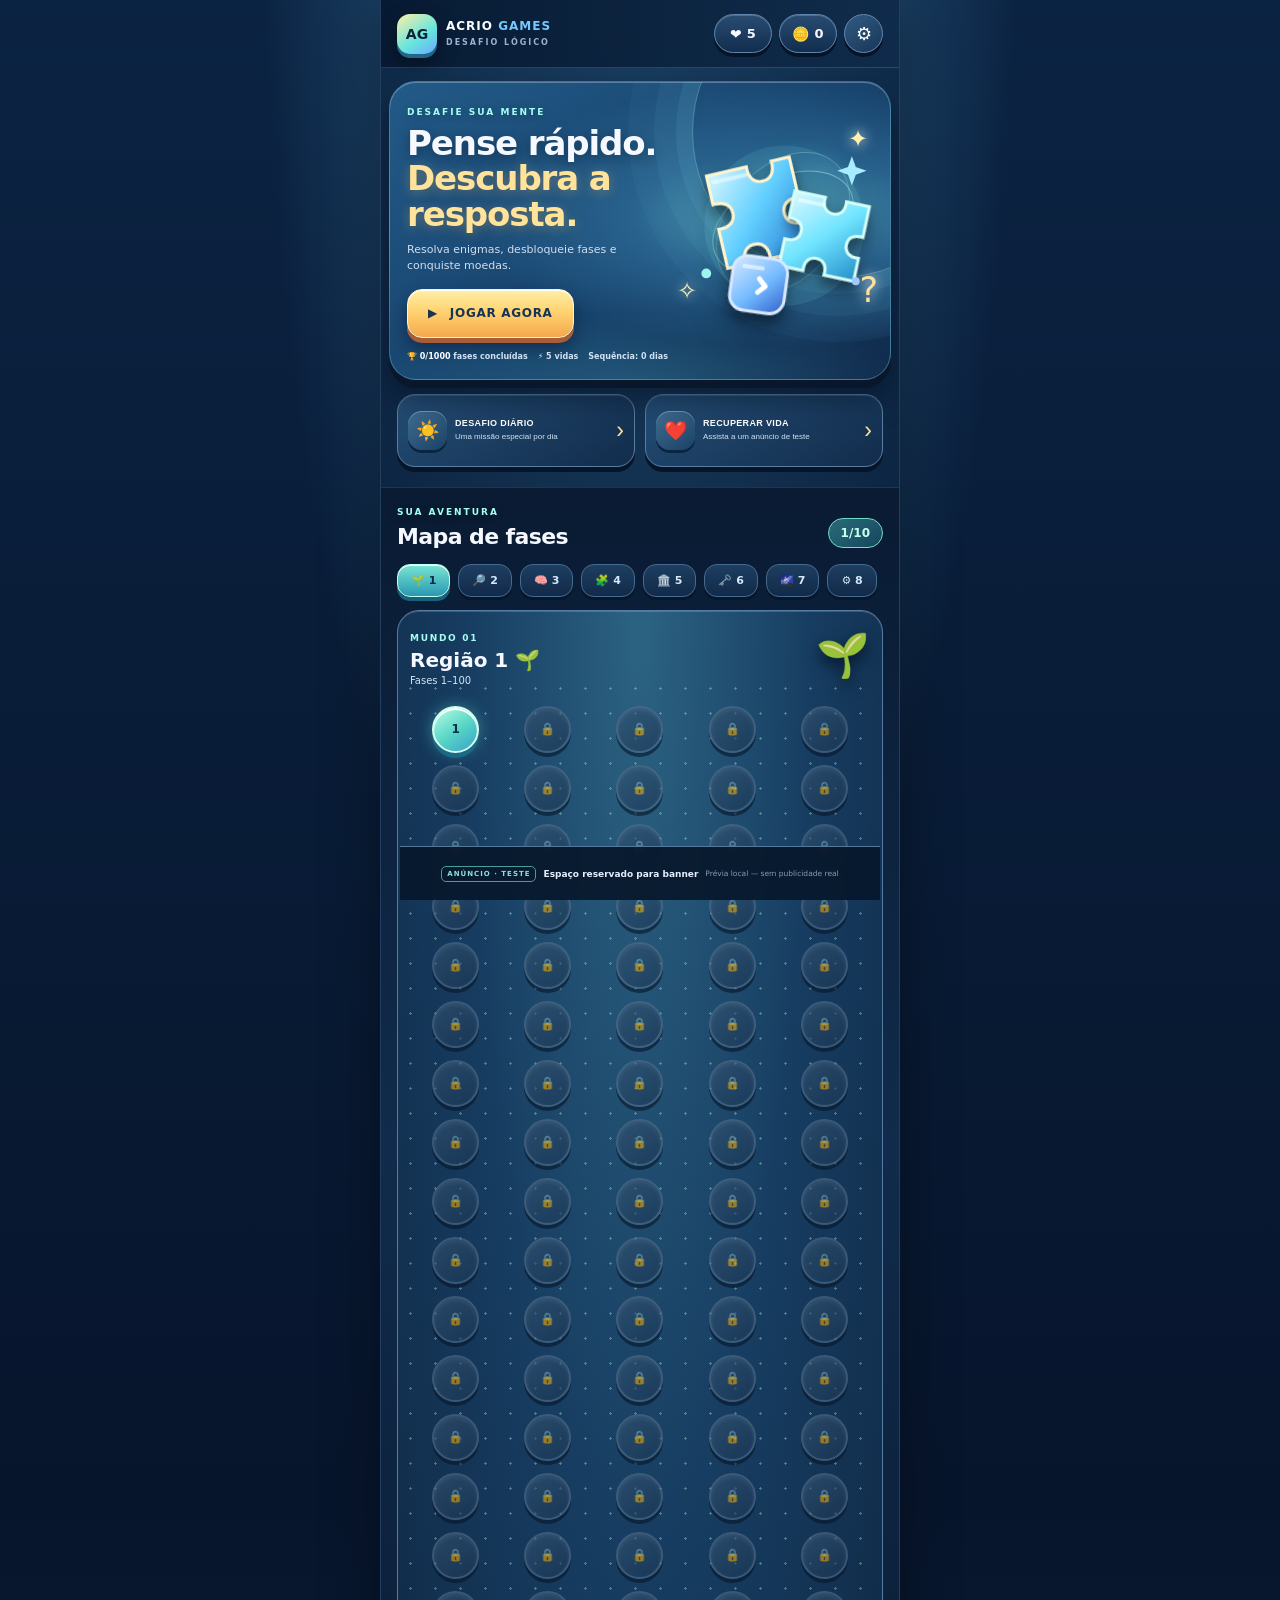
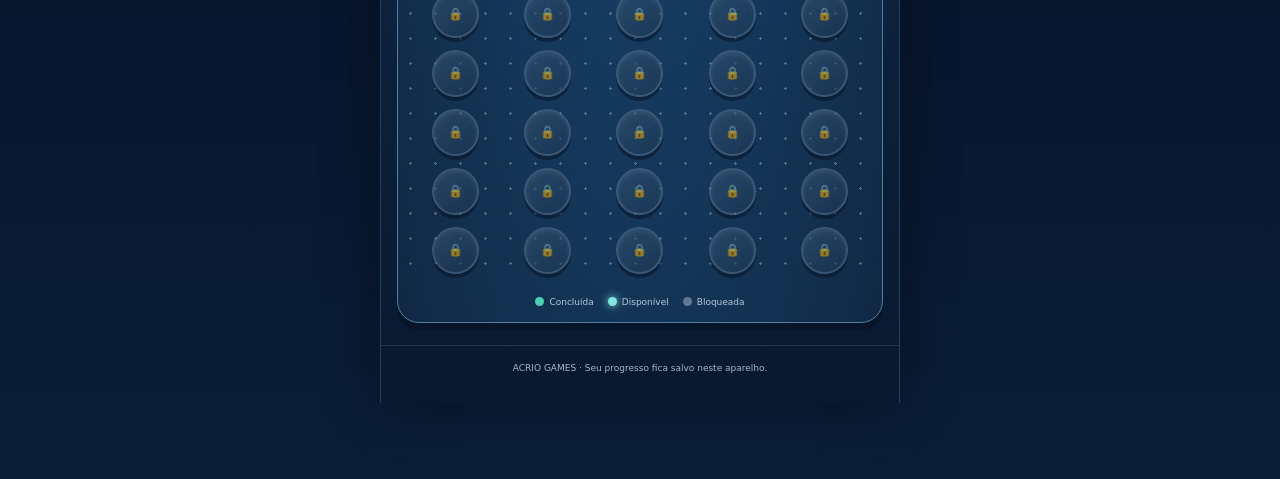
==== commit ba996aaf: "Atualiza pacote Desafio Lógico - identidade azul" ====
--- a/projetos/desafio-logico/app/index.html
+++ b/projetos/desafio-logico/app/index.html
@@ -35,9 +35,9 @@
           <div class="orbit orbit-one"></div><div class="orbit orbit-two"></div>
           <svg class="puzzle-illustration" viewBox="0 0 220 220">
             <defs>
-              <linearGradient id="tileA" x1="0" y1="0" x2="1" y2="1"><stop stop-color="#fff2a6"/><stop offset=".48" stop-color="#ffbd58"/><stop offset="1" stop-color="#ec7847"/></linearGradient>
-              <linearGradient id="tileB" x1="0" y1="0" x2="1" y2="1"><stop stop-color="#a9fff0"/><stop offset=".5" stop-color="#42d5c8"/><stop offset="1" stop-color="#168eaa"/></linearGradient>
-              <linearGradient id="tileC" x1="0" y1="0" x2="1" y2="1"><stop stop-color="#b9d8ff"/><stop offset=".55" stop-color="#6398f5"/><stop offset="1" stop-color="#3159bd"/></linearGradient>
+              <linearGradient id="tileA" x1="0" y1="0" x2="1" y2="1"><stop stop-color="#d8f7ff"/><stop offset=".48" stop-color="#62cfff"/><stop offset="1" stop-color="#267bd0"/></linearGradient>
+              <linearGradient id="tileB" x1="0" y1="0" x2="1" y2="1"><stop stop-color="#d9f8ff"/><stop offset=".5" stop-color="#70e4ff"/><stop offset="1" stop-color="#248fca"/></linearGradient>
+              <linearGradient id="tileC" x1="0" y1="0" x2="1" y2="1"><stop stop-color="#d9eaff"/><stop offset=".55" stop-color="#72baff"/><stop offset="1" stop-color="#315fca"/></linearGradient>
               <filter id="tileShadow" x="-40%" y="-40%" width="180%" height="190%"><feGaussianBlur in="SourceAlpha" stdDeviation="6"/><feOffset dy="9"/><feComponentTransfer><feFuncA type="linear" slope=".35"/></feComponentTransfer><feMerge><feMergeNode/><feMergeNode in="SourceGraphic"/></feMerge></filter>
             </defs>
             <circle cx="112" cy="108" r="82" fill="#76e6e8" opacity=".12"/>
@@ -54,7 +54,7 @@
               <path d="M14 14h19" stroke="#fff" stroke-width="4" stroke-linecap="round" opacity=".6"/>
               <path d="M31 25l7 7-7 7" fill="none" stroke="#fff" stroke-width="5" stroke-linecap="round" stroke-linejoin="round"/>
             </g>
-            <path d="M181 37l4 11 11 4-11 4-4 11-4-11-11-4 11-4z" fill="#fff0a8"/>
+            <path d="M181 37l4 11 11 4-11 4-4 11-4-11-11-4 11-4z" fill="#a7edff"/>
             <circle cx="32" cy="157" r="5" fill="#9ef5ed"/><circle cx="185" cy="165" r="4" fill="#9ec8ff"/>
           </svg>
           <span class="float-symbol symbol-a">✦</span><span class="float-symbol symbol-b">?</span><span class="float-symbol symbol-c">✧</span>
--- a/projetos/desafio-logico/app/style.css
+++ b/projetos/desafio-logico/app/style.css
@@ -21,4 +21,271 @@
 .modal{border:1px solid #52749a;border-radius:27px;background:linear-gradient(160deg,#183555,#0b1b34 80%);color:#f5f7ff;width:min(94vw,460px);max-height:88vh;overflow:auto;padding:19px;box-shadow:0 25px 90px #000c}.modal::backdrop{background:#020916e8;backdrop-filter:blur(8px)}.modal-close-row{display:flex;justify-content:flex-end;margin:-7px -7px 8px}.modal-close-row .round-button{margin:0}.modal h2{margin:0 0 14px;font-size:24px}.modal h3{font-size:21px;line-height:1.2;margin:12px 0}.question-type{display:inline-block;color:#8cf0e5;background:#173f55;border:1px solid #397a88;padding:6px 10px;border-radius:20px;font-size:9px;font-weight:1000;letter-spacing:1px}.question-text{font-size:16px;line-height:1.5;margin:16px 0 19px;color:#e2edfb}.answer-list{display:grid;gap:10px}.answer-option{background:linear-gradient(145deg,#203e60,#172d4b);border:1px solid #48698e;color:white;padding:15px;border-radius:16px;text-align:left;font:800 14px system-ui;cursor:pointer;box-shadow:0 3px 0 #09172a;touch-action:manipulation}.answer-option:disabled{opacity:.7}.answer-option.selected{border-color:#73ded8;background:#214b63;box-shadow:inset 0 0 0 1px #73ded8;color:#fff}.feedback{padding:13px;border-radius:14px;margin:13px 0;font-size:13px;line-height:1.5}.feedback.good{background:#16473f;border:1px solid #39a992}.feedback.bad{background:#4b2b3b;border:1px solid #c56b85}.action-row{display:grid;grid-template-columns:1fr 1fr;gap:9px;margin-top:13px}.primary-button,.secondary-button,.ghost-button{border:0;border-radius:14px;padding:14px;font:900 12px system-ui;cursor:pointer}.primary-button{background:linear-gradient(180deg,#a2f5df,#55b8d1);color:#10213c;width:100%;font-size:14px;box-shadow:0 4px 0 #28678b}.ghost-button{border:1px solid #49688c;background:#142c49;color:#d8e5fa}.numeric-answer{display:grid;gap:10px;margin:12px 0}.numeric-answer input{width:100%;background:#0c1930;border:1px solid #52719d;border-radius:14px;color:#fff;padding:15px;font:800 20px system-ui}.multi-option{display:flex;align-items:center;gap:11px;cursor:pointer}.multi-option input{width:19px;height:19px;accent-color:#72ded8}.multi-option span{flex:1}.multi-option:has(input:checked){border-color:#73ded8;background:#214b63}.setting-row{display:flex;align-items:center;justify-content:space-between;gap:12px;padding:12px 0;border-bottom:1px solid #2a3e61;font-size:13px}.setting-row select{background:#1b3153;color:white;border:1px solid #45618b;border-radius:9px;padding:8px}.setting-group{margin-top:15px}.setting-group h3{font-size:14px;color:var(--cyan);margin:0}.setting-row input[type=checkbox]{width:20px;height:20px;accent-color:#6cd8d3}.setting-row.stacked{align-items:flex-start;flex-direction:column}.setting-row input[type=range]{width:100%;accent-color:#71d8d5}.small-note{font-size:11px;line-height:1.5;color:var(--muted);margin-top:18px}.ad-modal{width:min(92vw,420px);text-align:center}.ad-screen{padding:12px 4px 8px}.ad-screen-icon{font-size:65px;margin:18px 0 10px;filter:drop-shadow(0 8px 15px #0008)}.ad-screen p{color:#b6c5dd;font-size:13px;line-height:1.5}.ad-countdown{margin:18px 0;color:#8fe4df;font-size:12px;font-weight:900}.ad-screen .play-button{width:100%}.ad-screen .play-button:disabled{opacity:.4;cursor:not-allowed}.text-button{display:block;margin:14px auto 0;border:0;background:transparent;color:#a9bad5;font:800 12px system-ui;cursor:pointer}.high-contrast{--muted:#e2eaff}.large-text{font-size:18px}.reduce-motion *{animation:none!important;transition:none!important}
 @media(min-width:600px){.game-shell{border-left:1px solid #233e5e;border-right:1px solid #233e5e}.phase-grid{grid-template-columns:repeat(5,minmax(0,1fr))}.phase-button:nth-child(n){transform:none}.phase-grid:before{display:none}}
 @media(max-width:370px){.hero-art{right:-35px;opacity:.7}.game-hero h1{font-size:29px}.hero-foot{gap:8px}.quick-card{gap:6px;padding:9px 7px}.quick-card b{font-size:8px}.quick-card small{font-size:7px}.phase-button{width:48px;height:48px;min-height:48px}}
-@media(prefers-reduced-motion:reduce){*,*::before,*::after{animation:none!important;scroll-behavior:auto!important}}+@media(prefers-reduced-motion:reduce){*,*::before,*::after{animation:none!important;scroll-behavior:auto!important}}
+
+/* ===== NOVA DIREÇÃO VISUAL: GAME MOBILE ACRIO ===== */
+:root{--game-ink:#07172e;--game-blue:#123c68;--game-aqua:#72eadb;--game-gold:#ffd477}
+body{background:radial-gradient(ellipse at 50% -8%,#3979a5 0,transparent 42%),linear-gradient(180deg,#0b2342 0%,#07152c 72%,#0b1d37 100%)}
+.game-shell{width:min(100%,520px);padding-left:16px;padding-right:16px;background:linear-gradient(180deg,#0b2340a8,#07162b88)}
+.game-topbar{margin:0 -16px;padding:0 16px;height:68px;background:linear-gradient(90deg,#081a32f5,#102c4bf5);border-bottom:1px solid #6aa6c344}
+.brand-icon{border-radius:13px;background:linear-gradient(145deg,#fff0a6,#68e6dc 58%,#69aaff);box-shadow:0 4px 0 #24648a,0 8px 20px #0006}
+.mini-stat{min-width:58px;height:39px;border:1px solid #5d87ad;background:linear-gradient(180deg,#294c72,#122d4e);box-shadow:0 4px 0 #071326,inset 0 1px #ffffff30}
+.round-button{width:39px;height:39px;border:1px solid #6489ad;background:linear-gradient(145deg,#315b82,#173657);box-shadow:0 4px 0 #071326}
+.game-hero{min-height:278px;margin:13px -8px 14px;padding:25px 17px 18px;border:1px solid #80c9db66;border-radius:27px;background:radial-gradient(ellipse at 78% 45%,#4e9bb2 0,#28628d 27%,transparent 57%),linear-gradient(145deg,#235a88 0%,#17436d 54%,#102a4b 100%);box-shadow:0 8px 0 #08172b,0 17px 30px #020a1b88,inset 0 1px #ffffff44}
+.game-hero:before{right:-94px;top:-96px;width:290px;height:290px;border-color:#b5f5ed55;box-shadow:0 0 0 16px #8adcf015,0 0 0 38px #8adcf00d,0 0 0 64px #8adcf009}
+.hero-copy{max-width:65%}
+.eyebrow{color:#a4fff0;font-size:9px;letter-spacing:2px;text-shadow:0 2px 8px #07132655}
+.game-hero h1{font-size:clamp(26px,7vw,34px);line-height:1.04;letter-spacing:-1.1px}
+.game-hero h1 em{color:#ffe39a;text-shadow:0 2px 12px #f8bd5a55}
+.game-hero p{font-size:11px;max-width:220px;line-height:1.45;margin-bottom:15px}
+.play-button{min-height:49px;padding:0 20px;border:1px solid #fff4c7;border-radius:15px;background:linear-gradient(180deg,#fff0a8 0%,#ffd16e 48%,#f5a84e 100%);color:#183454;font-size:12px;box-shadow:0 5px 0 #a75d37,0 10px 18px #06152b88,inset 0 1px #fff}
+.play-button:active{box-shadow:0 2px 0 #a75d37}
+.hero-foot{gap:7px 10px;margin-top:14px;font-size:8px}
+.hero-art{right:0;top:38px;width:43%;height:205px}
+.puzzle-illustration{width:100%;height:100%;overflow:visible;filter:drop-shadow(0 13px 16px #04152c66);animation:gameFloat 4s ease-in-out infinite}
+.orbit-one{width:150px;height:92px;border-color:#d2fff477}
+.orbit-two{width:112px;height:160px;border-color:#d2fff444}
+.float-symbol{color:#fff0ad;text-shadow:0 0 13px #fff}
+.symbol-b{color:#ffe09b}
+@keyframes gameFloat{0%,100%{transform:translateY(2px) rotate(-2deg)}50%{transform:translateY(-8px) rotate(2deg)}}
+.quick-actions{gap:10px;margin:12px 0 20px}
+.quick-card{min-height:73px;padding:10px;border:1px solid #5a7da0;border-radius:18px;background:linear-gradient(150deg,#244e75,#122c4c);box-shadow:0 5px 0 #06152a,inset 0 1px #ffffff24}
+.quick-icon{width:39px;height:39px;flex-basis:39px;border-radius:14px;background:linear-gradient(145deg,#416f94,#1a4165);box-shadow:0 3px 0 #0b2440,inset 0 1px #ffffff55}
+.quick-card b{font-size:9px;letter-spacing:.35px}
+.quick-card small{font-size:8px;color:#d0e2f4}
+.quick-arrow{color:#ffe39a}
+.map-section{margin:0 -16px;padding:19px 16px 22px;background:linear-gradient(180deg,#0a1b33,#102b4b 45%,#091a31);border-top:1px solid #6aa6c333;border-bottom:1px solid #6aa6c333}
+.section-title h2{font-size:22px;letter-spacing:-.6px}
+.map-progress{background:linear-gradient(145deg,#286c79,#17465d);border:1px solid #72dccc;color:#c5fff1;padding:7px 12px}
+.region-tabs{gap:8px;padding:4px 0 13px}
+.region-tab{border:1px solid #456c90;border-radius:13px;background:linear-gradient(180deg,#1e3e60,#122a49);padding:9px 13px;color:#d6e8fa;box-shadow:0 3px 0 #07162b;font-size:11px}
+.region-tab.active{background:linear-gradient(180deg,#78e5d5,#2998b1);border-color:#c5fff1;color:#092b46;box-shadow:0 4px 0 #17617a,inset 0 1px #fff}
+.world-card{border:1px solid #547da1;border-radius:22px;padding:15px 12px;background:radial-gradient(ellipse at 50% 0%,#2c6383,#163c60 52%,#102844);box-shadow:0 7px 0 #06152a,inset 0 1px #ffffff2b}
+.world-card:before{inset:65px 0 45px;opacity:.35;background-image:radial-gradient(#b5f5e9 1.2px,transparent 1.2px);background-size:25px 25px}
+.world-heading{margin-bottom:12px}
+.world-kicker{color:#a6fff0}
+.world-heading h3{font-size:20px}
+.world-heading p{color:#d1e5f5}
+.world-emoji{font-size:43px;filter:drop-shadow(0 7px 8px #06152b)}
+.phase-grid{grid-template-columns:repeat(5,minmax(0,1fr));gap:12px 5px;padding:8px 2px 10px}
+.phase-grid:before{display:none}
+.phase-button,.phase-button:nth-child(n){width:47px;height:47px;min-height:47px;transform:none;border:2px solid #526e8b;background:linear-gradient(145deg,#355472,#1b3553);color:#b7c9dd;font-size:12px;box-shadow:0 4px 0 #08172b,inset 0 2px 4px #ffffff20}
+.phase-button.available{border:2px solid #d3fff0;background:linear-gradient(145deg,#b7ffe4,#55d3c5 55%,#3c9fcb);color:#0b3150;box-shadow:0 5px 0 #1a6986,0 0 16px #63e9d966,inset 0 2px #fff;animation:readyPulse 2s ease-in-out infinite}
+.phase-button.done{border:2px solid #c2ffe0;background:linear-gradient(145deg,#82f3bd,#2dbb9d);color:#063c43;box-shadow:0 4px 0 #126a61,inset 0 2px #fff9}
+.phase-button:disabled{opacity:.62}
+.map-legend{font-size:9px;gap:14px;margin-top:13px}
+.legend-dot{width:9px;height:9px}
+.footer-note{font-size:9px;color:#a0b7d0}
+.ad-banner{background:#07172bea;border-top:1px solid #53799c;min-height:54px}
+.modal{border:1px solid #6b91b5;border-radius:25px;background:radial-gradient(ellipse at 50% 0%,#285579,#102641 72%);box-shadow:0 25px 90px #000d,inset 0 1px #ffffff25}
+.modal h2{font-size:23px}
+.question-type{background:linear-gradient(120deg,#1b6372,#16405e);border:1px solid #5dc9c3;color:#b8fff1}
+.question-text{padding:15px;border:1px solid #547b9e;border-radius:17px;background:linear-gradient(145deg,#214766,#142f4d);font-size:16px;box-shadow:inset 0 1px #ffffff18}
+.answer-option{border:1px solid #587da1;border-radius:15px;background:linear-gradient(145deg,#294e70,#173554);box-shadow:0 4px 0 #08182d,inset 0 1px #ffffff1c}
+.answer-option.selected{border:2px solid #8cf4df;background:linear-gradient(145deg,#28677b,#1c4967);box-shadow:0 4px 0 #0d2b43,inset 0 0 0 1px #8cf4df}
+.primary-button{border-radius:14px;background:linear-gradient(180deg,#fff0a8,#ffc45e);color:#193654;box-shadow:0 4px 0 #a75d37}
+.ghost-button{border:1px solid #58799a;border-radius:14px;background:linear-gradient(145deg,#244767,#15314f)}
+.feedback.good{background:linear-gradient(145deg,#176c59,#10463e);border:1px solid #60e0b6;box-shadow:0 0 18px #2ad4a333}
+.feedback.bad{background:linear-gradient(145deg,#713a4b,#472a42);border:1px solid #e38ba3}
+.numeric-answer input{border:1px solid #70a1c2;background:#091d35}
+@media(max-width:390px){
+  .game-hero{min-height:270px;padding:22px 14px 16px}
+  .hero-copy{max-width:68%}
+  .hero-art{right:-8px;width:43%;top:43px}
+  .game-hero h1{font-size:26px}
+  .hero-foot{max-width:260px}
+  .phase-button,.phase-button:nth-child(n){width:43px;height:43px;min-height:43px}
+  .quick-card{gap:6px;padding:9px 7px}
+  .quick-card b{font-size:8px}
+}
+@media(prefers-reduced-motion:reduce){.puzzle-illustration{animation:none}}
+
+
+/* Tela de partida imersiva: deixa de parecer um pop-up de site */
+@media(max-width:600px){
+  .game-modal{
+    position:fixed;
+    inset:0;
+    width:100vw;
+    max-width:none;
+    height:100vh;
+    height:100dvh;
+    max-height:none;
+    margin:0;
+    padding:calc(14px + env(safe-area-inset-top)) 16px calc(20px + env(safe-area-inset-bottom));
+    border:0;
+    border-radius:0;
+    overflow-x:hidden;
+    overflow-y:auto;
+    background:
+      radial-gradient(ellipse at 50% 0%,#285579 0%,transparent 48%),
+      linear-gradient(180deg,#102b49 0%,#0a1c34 58%,#07162b 100%);
+    box-shadow:none;
+  }
+  .game-modal::backdrop{
+    background:#061326;
+    backdrop-filter:none;
+  }
+  .game-modal .modal-close-row{
+    position:sticky;
+    top:0;
+    z-index:5;
+    margin:-4px -2px 16px;
+    padding:0 0 10px;
+    background:linear-gradient(180deg,#102b49 72%,transparent);
+  }
+  .game-modal .modal-close-row .round-button{
+    width:44px;
+    height:44px;
+    border-radius:15px;
+    font-size:19px;
+  }
+  .game-modal #game-content{
+    width:min(100%,520px);
+    margin:0 auto;
+    padding:0 0 18px;
+  }
+  .game-modal #game-content h3{
+    font-size:clamp(23px,6vw,29px);
+    line-height:1.15;
+    margin:14px 0;
+  }
+  .game-modal .question-text{
+    font-size:clamp(17px,4.5vw,19px);
+    line-height:1.55;
+    padding:18px;
+    margin:16px 0 20px;
+    border-radius:20px;
+  }
+  .game-modal .answer-list{gap:12px}
+  .game-modal .answer-option{
+    min-height:58px;
+    padding:17px;
+    font-size:15px;
+    border-radius:18px;
+    text-align:left;
+  }
+  .game-modal .numeric-answer input{
+    min-height:58px;
+    font-size:22px;
+  }
+  .game-modal .primary-button,
+  .game-modal .ghost-button{
+    min-height:52px;
+    font-size:13px;
+    border-radius:16px;
+  }
+  .game-modal .action-row{
+    position:sticky;
+    bottom:0;
+    padding:12px 0 max(8px,env(safe-area-inset-bottom));
+    background:linear-gradient(180deg,transparent,#0a1c34 24%);
+  }
+}
+
+
+.play-hud{
+  display:flex;
+  align-items:center;
+  justify-content:space-between;
+  gap:8px;
+  margin:0 0 18px;
+  padding:10px 12px;
+  border:1px solid #6288aa;
+  border-radius:16px;
+  background:linear-gradient(145deg,#24496b,#122b49);
+  color:#f5f8ff;
+  font-size:12px;
+  font-weight:900;
+  box-shadow:0 4px 0 #07162b,inset 0 1px #ffffff20;
+}
+.play-stage{
+  color:#a9fff0;
+  letter-spacing:1px;
+  font-size:11px;
+}
+
+
+/* Acabamento da interface de partida mobile */
+.game-modal .play-hud{
+  position:sticky;
+  top:0;
+  z-index:4;
+  min-height:54px;
+  margin-bottom:12px;
+  border-color:#75a4c6;
+  background:linear-gradient(110deg,#285577,#163653 70%,#203f61);
+}
+.game-progress{
+  height:8px;
+  overflow:hidden;
+  margin:0 2px 22px;
+  border:1px solid #527c9e;
+  border-radius:20px;
+  background:#071a30;
+  box-shadow:inset 0 2px 4px #0008;
+}
+.game-progress span{
+  display:block;
+  height:100%;
+  border-radius:inherit;
+  background:linear-gradient(90deg,#61d6c9,#a4f0d0,#ffdc87);
+  box-shadow:0 0 12px #68e4d5aa;
+  transition:width .25s ease;
+}
+.challenge-panel{
+  position:relative;
+  margin:0 0 16px;
+  padding:17px 15px 15px;
+  border:1px solid #5b82a4;
+  border-radius:22px;
+  background:
+    radial-gradient(ellipse at 90% 0%,#39718d55,transparent 52%),
+    linear-gradient(145deg,#1c4263,#102944);
+  box-shadow:0 6px 0 #07182c,inset 0 1px #ffffff20;
+}
+.challenge-panel h3{margin:14px 0 10px}
+.challenge-panel .question-text{
+  margin:0;
+  border-color:#6b94b4;
+  background:linear-gradient(145deg,#244d6d,#153450);
+}
+.game-modal .answer-option:focus-visible,
+.game-modal .primary-button:focus-visible,
+.game-modal .ghost-button:focus-visible,
+.game-modal .round-button:focus-visible{
+  outline:3px solid #ffe29a;
+  outline-offset:3px;
+}
+.game-modal button,
+.game-modal input{touch-action:manipulation}
+@media(max-width:600px){
+  .game-modal .play-hud{top:0}
+  .game-modal .challenge-panel{padding:19px 16px 16px}
+  .game-modal .answer-option{min-height:62px}
+  .game-modal .action-row{gap:10px}
+}
+@media(max-width:360px){
+  .game-modal .play-hud{font-size:11px;padding:9px}
+  .game-modal .play-stage{font-size:10px}
+  .game-modal .action-row{grid-template-columns:1fr}
+}
+
+
+/* Ajustes de tela cheia e áreas seguras do aplicativo instalado */
+@media(max-width:600px){
+  html,body{width:100%;min-height:100%;overscroll-behavior:none}
+  body{padding-bottom:calc(64px + env(safe-area-inset-bottom))}
+  .game-shell{width:100%;max-width:520px;min-height:100svh;padding-top:0}
+  .game-topbar{
+    top:0;
+    height:calc(68px + env(safe-area-inset-top));
+    padding-top:env(safe-area-inset-top);
+  }
+  .game-hero{margin-top:12px}
+  .ad-banner{padding-bottom:calc(7px + env(safe-area-inset-bottom))}
+}
+@media(display-mode:standalone){
+  body{min-height:100svh}
+  .game-topbar{backdrop-filter:blur(18px)}
+}
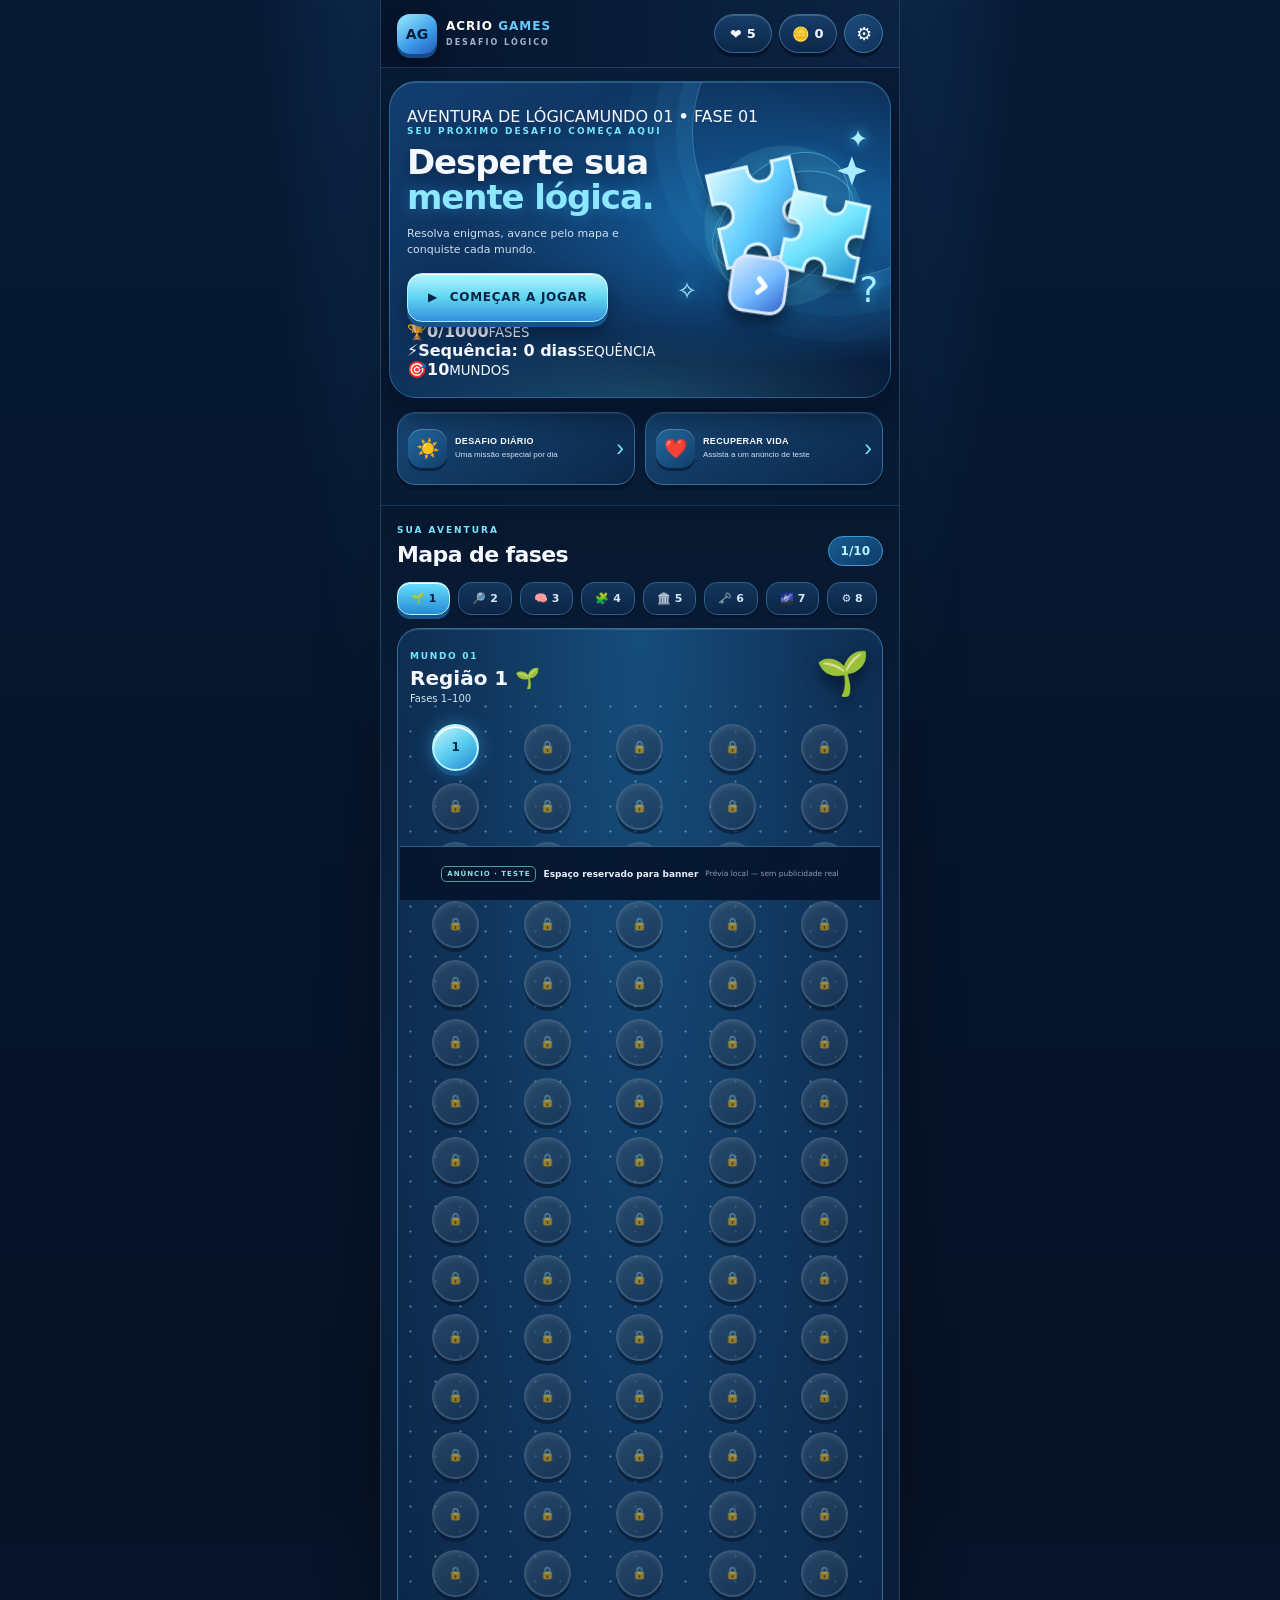
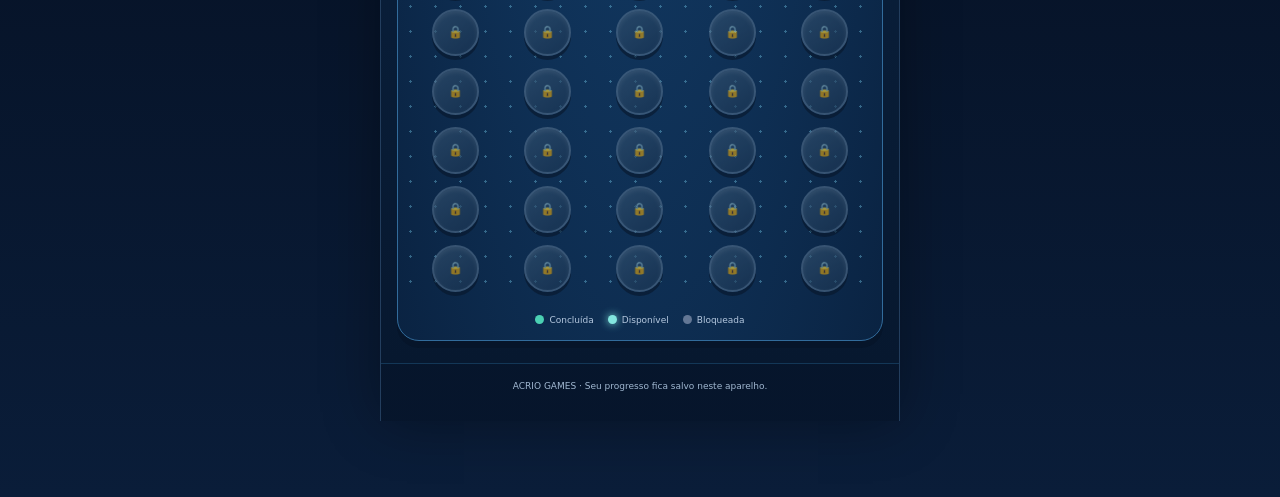
==== commit c9704989: "Atualiza tela inicial mobile do Desafio Lógico" ====
--- a/projetos/desafio-logico/app/index.html
+++ b/projetos/desafio-logico/app/index.html
@@ -23,14 +23,8 @@
     </header>
 
     <main>
-      <section class="game-hero">
-        <div class="hero-copy">
-          <span class="eyebrow">DESAFIE SUA MENTE</span>
-          <h1>Pense rápido.<br><em>Descubra a resposta.</em></h1>
-          <p>Resolva enigmas, desbloqueie fases e conquiste moedas.</p>
-          <button class="play-button" id="play-now"><span>▶</span> JOGAR AGORA</button>
-          <div class="hero-foot"><span>🏆 <b id="progress-value">0/1000</b> fases concluídas</span><span>⚡ 5 vidas</span><span id="daily-streak">Sequência: 0 dias</span></div>
-        </div>
+      <section class="game-hero game-home-screen">
+        <div class="home-screen-top"><span class="game-mode-tag"><i></i> AVENTURA DE LÓGICA</span><span class="home-level">MUNDO 01 <b>•</b> FASE 01</span></div>
         <div class="hero-art" aria-hidden="true">
           <div class="orbit orbit-one"></div><div class="orbit orbit-two"></div>
           <svg class="puzzle-illustration" viewBox="0 0 220 220">
@@ -42,22 +36,29 @@
             </defs>
             <circle cx="112" cy="108" r="82" fill="#76e6e8" opacity=".12"/>
             <g filter="url(#tileShadow)" transform="translate(18 35) rotate(-13 65 65)">
-              <path d="M25 12h42c-1 11 4 18 13 18s14-7 13-18h19v42c-11-1-18 4-18 13s7 14 18 13v29H70c1-11-4-18-13-18s-14 7-13 18H25V68c11 1 18-4 18-13s-7-14-18-13z" fill="url(#tileA)" stroke="#fff5ce" stroke-width="3"/>
-              <path d="M31 20h35" stroke="#fff" stroke-width="4" stroke-linecap="round" opacity=".5"/>
+              <path d="M25 12h42c-1 11 4 18 13 18s14-7 13-18h19v42c-11-1-18 4-18 13s7 14 18 13v29H70c1-11-4-18-13-18s-14 7-13 18H25V68c11 1 18-4 18-13s-7-14-18-13z" fill="url(#tileA)" stroke="#dff8ff" stroke-width="3"/>
             </g>
             <g filter="url(#tileShadow)" transform="translate(102 70) rotate(12 47 47)">
-              <path d="M12 9h32c-1 9 3 15 11 15s12-6 11-15h24v32c-9-1-15 3-15 11s6 12 15 11v24H59c1-9-3-15-11-15s-12 6-11 15H12V59c9 1 15-3 15-11S21 36 12 37z" fill="url(#tileB)" stroke="#d5fff7" stroke-width="3"/>
-              <path d="M19 17h25" stroke="#fff" stroke-width="4" stroke-linecap="round" opacity=".55"/>
+              <path d="M12 9h32c-1 9 3 15 11 15s12-6 11-15h24v32c-9-1-15 3-15 11s6 12 15 11v24H59c1-9-3-15-11-15s-12 6-11 15H12V59c9 1 15-3 15-11S21 36 12 37z" fill="url(#tileB)" stroke="#d5f8ff" stroke-width="3"/>
             </g>
             <g filter="url(#tileShadow)" transform="translate(55 137) rotate(8 28 28)">
               <rect x="3" y="3" width="56" height="56" rx="15" fill="url(#tileC)" stroke="#d9e8ff" stroke-width="3"/>
-              <path d="M14 14h19" stroke="#fff" stroke-width="4" stroke-linecap="round" opacity=".6"/>
               <path d="M31 25l7 7-7 7" fill="none" stroke="#fff" stroke-width="5" stroke-linecap="round" stroke-linejoin="round"/>
             </g>
             <path d="M181 37l4 11 11 4-11 4-4 11-4-11-11-4 11-4z" fill="#a7edff"/>
-            <circle cx="32" cy="157" r="5" fill="#9ef5ed"/><circle cx="185" cy="165" r="4" fill="#9ec8ff"/>
           </svg>
           <span class="float-symbol symbol-a">✦</span><span class="float-symbol symbol-b">?</span><span class="float-symbol symbol-c">✧</span>
+        </div>
+        <div class="hero-copy">
+          <span class="eyebrow">SEU PRÓXIMO DESAFIO COMEÇA AQUI</span>
+          <h1>Desperte sua<br><em>mente lógica.</em></h1>
+          <p>Resolva enigmas, avance pelo mapa e conquiste cada mundo.</p>
+          <button class="play-button" id="play-now"><span>▶</span> COMEÇAR A JOGAR</button>
+        </div>
+        <div class="home-stats">
+          <div class="home-stat"><span class="home-stat-icon">🏆</span><span><b id="progress-value">0/1000</b><small>FASES</small></span></div>
+          <div class="home-stat"><span class="home-stat-icon">⚡</span><span><b id="daily-streak">0 dias</b><small>SEQUÊNCIA</small></span></div>
+          <div class="home-stat"><span class="home-stat-icon">🎯</span><span><b>10</b><small>MUNDOS</small></span></div>
         </div>
       </section>
 
--- a/projetos/desafio-logico/app/style.css
+++ b/projetos/desafio-logico/app/style.css
@@ -289,3 +289,53 @@
   body{min-height:100svh}
   .game-topbar{backdrop-filter:blur(18px)}
 }
+
+
+/* IDENTIDADE VISUAL AZUL TECNOLÓGICA — ACRIO GAMES */
+:root{--game-aqua:#55d9f2;--game-blue:#2478d2;--game-gold:#55d9f2}
+body{background:radial-gradient(ellipse at 50% -12%,#164d83 0,transparent 43%),linear-gradient(180deg,#071a35 0%,#061226 70%,#0a1d39 100%)}
+.game-shell{background:linear-gradient(180deg,#081b35e8,#06152beF)}
+.game-topbar{background:linear-gradient(90deg,#06152df7,#0b2443f7);border-bottom:1px solid #368ac455}
+.brand-icon{background:linear-gradient(145deg,#9cecff,#3b9de8 58%,#245bc1);color:#061b35;box-shadow:0 4px 0 #174b85,0 8px 20px #0007}
+.brand-name b{color:#65caff}
+.mini-stat{border-color:#356b9a;background:linear-gradient(180deg,#173d68,#0c2749)}
+.round-button{border-color:#3b78a7;background:linear-gradient(145deg,#1b4d7b,#10325a)}
+.game-hero{border:1px solid #3c9bd477;background:radial-gradient(ellipse at 78% 44%,#1b75b8 0,#124c83 28%,transparent 59%),linear-gradient(145deg,#123e70,#0c2c53 58%,#081c39);box-shadow:0 8px 0 #06152b,0 17px 30px #020a1b99,inset 0 1px #a7eaff33}
+.game-hero:before{border-color:#74dfff55;box-shadow:0 0 0 16px #4bb8f015,0 0 0 38px #4bb8f00d,0 0 0 64px #4bb8f009}
+.eyebrow,.world-kicker{color:#76e6ff}
+.game-hero h1 em{color:#8de8ff;text-shadow:0 2px 14px #37baff55}
+.play-button,.primary-button{border:1px solid #a8eeff;background:linear-gradient(180deg,#b8f3ff 0%,#62d8f2 48%,#348fdc 100%);color:#062344;box-shadow:0 5px 0 #14538e,0 10px 18px #06152b88,inset 0 1px #fff}
+.play-button:active{box-shadow:0 2px 0 #14538e}
+.primary-button{box-shadow:0 4px 0 #14538e}
+.hero-art .float-symbol,.symbol-b{color:#a8edff;text-shadow:0 0 13px #39bfff}
+.orbit{border-color:#71dfff77;box-shadow:0 0 18px #39bfff33}
+.quick-card{border-color:#326d9d;background:linear-gradient(150deg,#174775,#0b2749);box-shadow:0 5px 0 #06152a,inset 0 1px #ffffff20}
+.quick-icon{background:linear-gradient(145deg,#246da4,#123d69);box-shadow:0 3px 0 #092342,inset 0 1px #ffffff44}
+.quick-arrow{color:#79e4ff}
+.map-section{background:linear-gradient(180deg,#07182f,#0b2443 45%,#07182f);border-color:#368ac444}
+.map-progress{background:linear-gradient(145deg,#155d91,#103b68);border-color:#3c9bd4;color:#b9f3ff}
+.region-tab{border-color:#2d5f8c;background:linear-gradient(180deg,#14375e,#0b2545);box-shadow:0 3px 0 #06152b}
+.region-tab.active{background:linear-gradient(180deg,#67dfff,#258bd5);border-color:#b8f3ff;color:#062344;box-shadow:0 4px 0 #15558e,inset 0 1px #fff}
+.world-card{border-color:#326c9c;background:radial-gradient(ellipse at 50% 0%,#164d7b,#10345b 52%,#0a2342);box-shadow:0 7px 0 #06152a,inset 0 1px #ffffff20}
+.world-card:before{background-image:radial-gradient(#80dfff 1.1px,transparent 1.1px)}
+.phase-button.available{border-color:#b5f3ff;background:linear-gradient(145deg,#c2f6ff,#54c9ee 55%,#2785d2);color:#062748;box-shadow:0 5px 0 #15558b,0 0 18px #39bfff66,inset 0 2px #fff;animation:readyPulse 2.2s ease-in-out infinite}
+.phase-button.done{border-color:#9be8ff;background:linear-gradient(145deg,#5fc9f0,#247bc0);color:#052a4b;box-shadow:0 4px 0 #124b7d,inset 0 2px #ffffff99}
+.phase-grid:before{background:repeating-linear-gradient(to bottom,#4dbcf0 0 10px,transparent 10px 19px)}
+.ad-banner{border-color:#2b5e8b;background:#06152def}
+.modal{border-color:#3c83b4;background:radial-gradient(ellipse at 50% 0%,#174b75,#0a203d 72%)}
+.question-type{background:linear-gradient(120deg,#124f7b,#10345b);border-color:#318ac0;color:#9cecff}
+.question-text{border-color:#326e9d;background:linear-gradient(145deg,#153e65,#0d2a4c)}
+.answer-option{border-color:#356f9e;background:linear-gradient(145deg,#19466e,#102d50)}
+.answer-option.selected{border-color:#75e3ff;background:linear-gradient(145deg,#1b5c85,#123b61);box-shadow:0 4px 0 #092b49,inset 0 0 0 1px #75e3ff}
+.ghost-button{border-color:#356f9e;background:linear-gradient(145deg,#173f65,#0d2b4d)}
+.feedback.good{background:linear-gradient(145deg,#104d70,#0b3454);border-color:#42b9ed}
+.feedback.bad{background:linear-gradient(145deg,#60374c,#39263f);border-color:#d47b9a}
+.numeric-answer input{border-color:#3988bd;background:#071a33}
+.play-hud,.game-modal .play-hud{border-color:#3479aa;background:linear-gradient(110deg,#174873,#0d2c4d 70%,#153b62)}
+.play-stage{color:#9cecff}
+.game-progress{border-color:#28628f}
+.game-progress span{background:linear-gradient(90deg,#287ed0,#52d5f2,#b0f2ff);box-shadow:0 0 12px #43c7f2aa}
+.challenge-panel{border-color:#3478a9;background:radial-gradient(ellipse at 90% 0%,#1b659255,transparent 52%),linear-gradient(145deg,#143d63,#0b2949)}
+.challenge-panel .question-text{border-color:#3679a8;background:linear-gradient(145deg,#17436a,#0e2d4d)}
+.game-modal .answer-option:focus-visible,.game-modal .primary-button:focus-visible,.game-modal .ghost-button:focus-visible,.game-modal .round-button:focus-visible{outline-color:#8ceaff}
+@media(max-width:390px){.game-hero{background:radial-gradient(ellipse at 78% 44%,#1b75b8 0,#124c83 28%,transparent 59%),linear-gradient(145deg,#123e70,#0c2c53 58%,#081c39)}}
